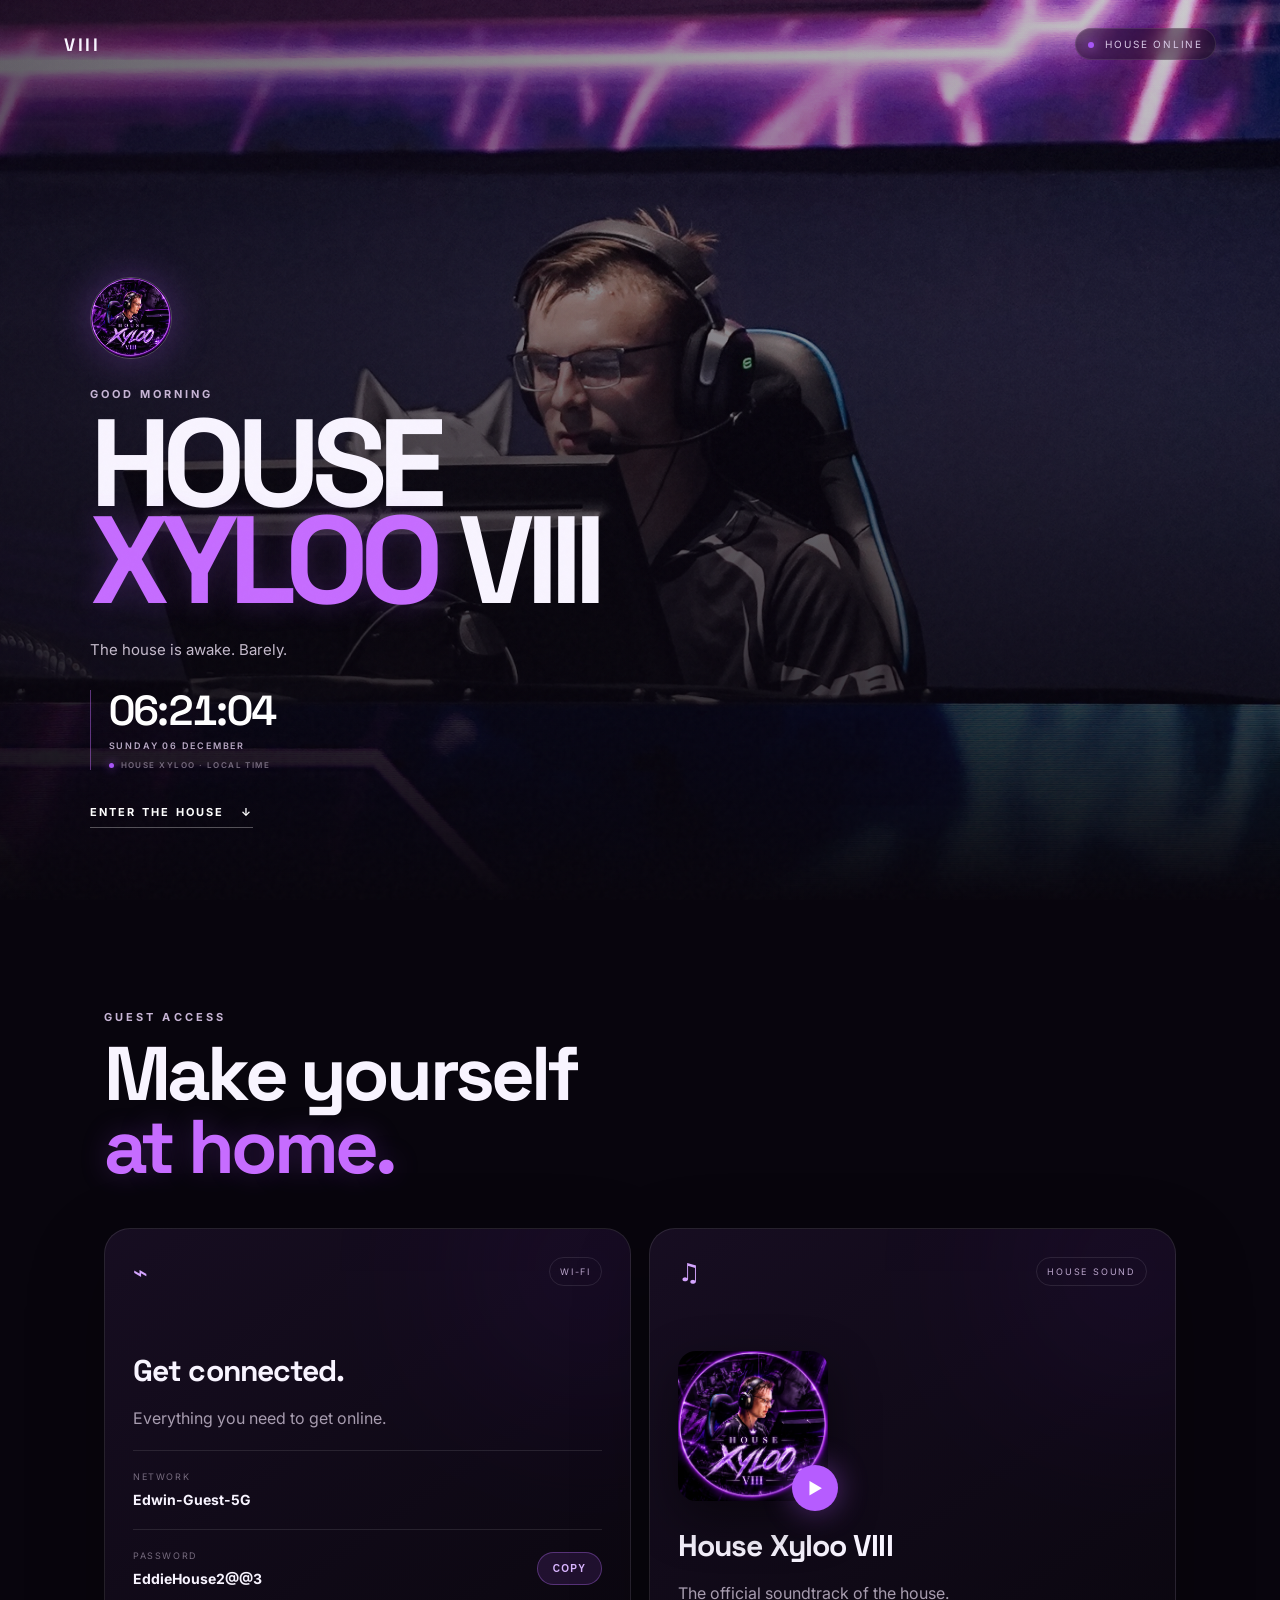
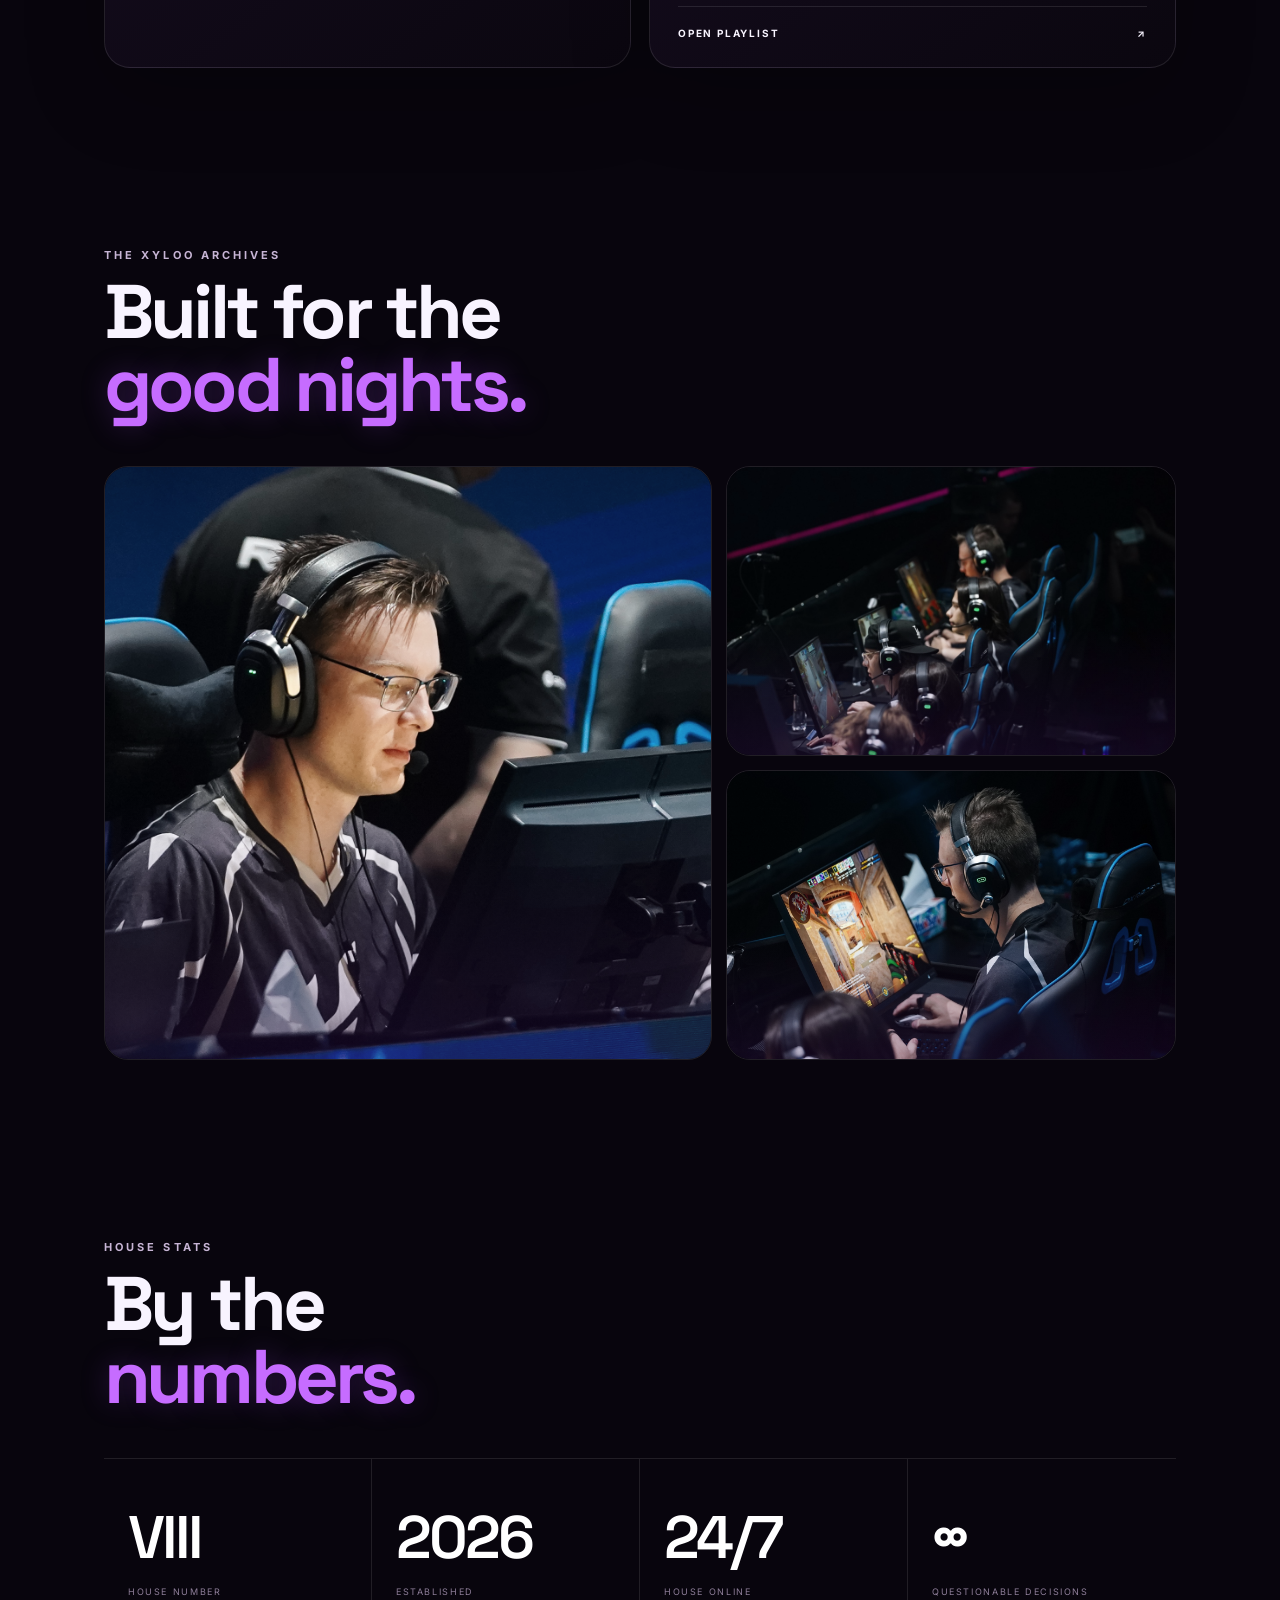
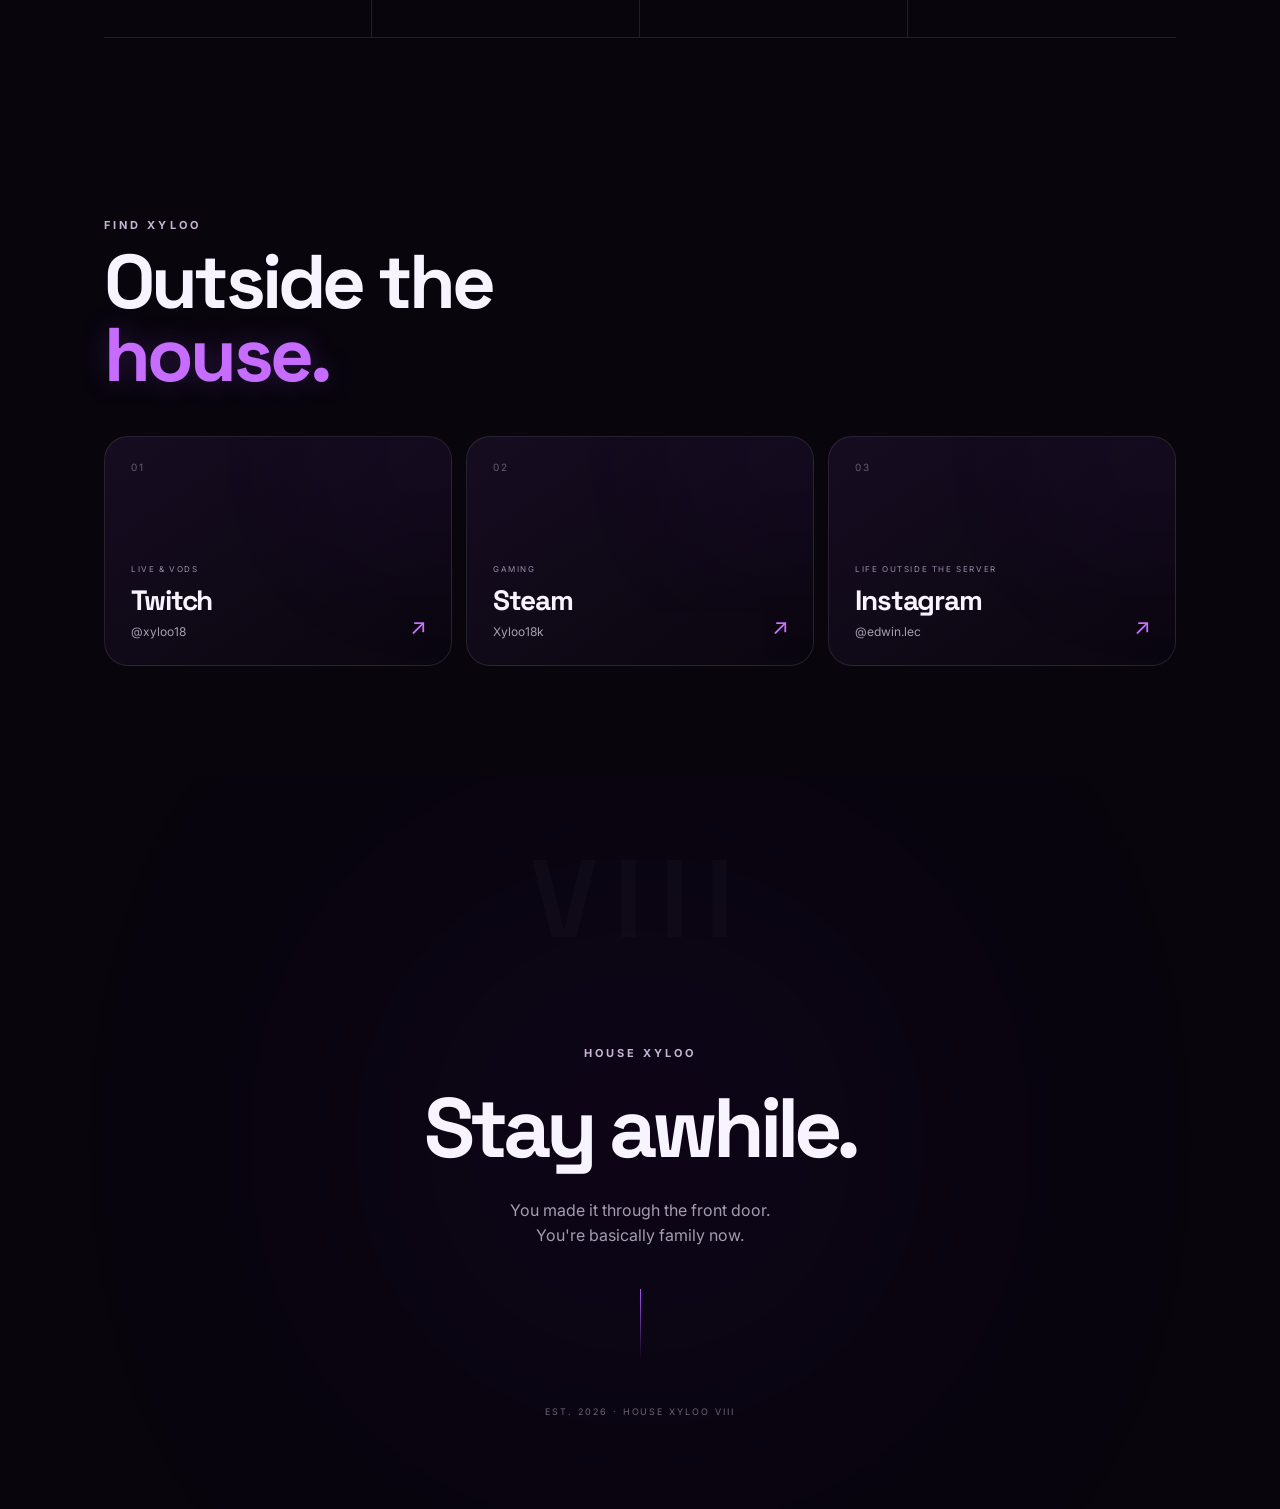
==== index.html @ 7165d016 "FIrst draft" ====
<!doctype html>
<html lang="en">

<head>
  <meta charset="utf-8" />

  <meta
    name="viewport"
    content="width=device-width, initial-scale=1, viewport-fit=cover"
  />

  <meta
    name="theme-color"
    content="#08050d"
  />

  <meta
    name="description"
    content="Welcome to House Xyloo VIII."
  />

  <title>House Xyloo VIII</title>

  <link
    rel="preconnect"
    href="https://fonts.googleapis.com"
  >

  <link
    rel="preconnect"
    href="https://fonts.gstatic.com"
    crossorigin
  >

  <link
    href="https://fonts.googleapis.com/css2?family=Inter:wght@400;500;600;700&family=Space+Grotesk:wght@500;600;700&display=swap"
    rel="stylesheet"
  >

  <link
    rel="stylesheet"
    href="style.css"
  />

</head>


<body>

  <!-- ========================================
       INTRO ANIMATION
  ========================================= -->

  <div
    class="house-intro"
    id="houseIntro"
  >

    <div class="intro-glow"></div>

    <div class="intro-inner">

      <div class="intro-roman">
        VIII
      </div>

      <div class="intro-line"></div>

      <div class="intro-name">
        HOUSE XYLOO
      </div>

    </div>

  </div>


  <!-- SITE NOISE OVERLAY -->

  <div class="noise"></div>


  <main>


    <!-- ========================================
         HERO
    ========================================= -->

    <section class="hero">

      <img
        class="hero-bg"
        src="assets/xyloo-stage.jpg"
        alt=""
      />

      <div class="hero-shade"></div>


      <nav>

        <div class="mark">
          VIII
        </div>

        <div class="status">

          <span></span>

          HOUSE ONLINE

        </div>

      </nav>


      <div class="hero-content">

        <img
          class="crest"
          src="assets/house-xyloo-cover.png"
          alt="House Xyloo VIII"
        />


        <!-- THIS CHANGES WITH THE TIME -->

        <p
          class="eyebrow"
          id="timeEyebrow"
        >
          WELCOME TO
        </p>


        <h1>

          HOUSE<br>

          <em>XYLOO</em> VIII

        </h1>


        <!-- THIS ALSO CHANGES WITH THE TIME -->

        <p class="intro">

  <span id="timeGreeting">
    Good music. Good people. Questionable sleep schedules.
  </span>

</p>


<!-- HOUSE LOCAL TIME -->

<div class="house-clock">

  <div
    class="clock-time"
    id="houseTime"
  >
    00:00:00
  </div>

  <div
    class="clock-date"
    id="houseDate"
  >
    LOADING HOUSE TIME
  </div>

  <div class="clock-location">

    <span class="clock-dot"></span>

    HOUSE XYLOO · LOCAL TIME

  </div>

</div>


<a
  class="scroll"
  href="#guest"
>

          ENTER THE HOUSE

          <span>↓</span>

        </a>

      </div>

    </section>



    <!-- ========================================
         GUEST ACCESS
    ========================================= -->

    <section
      id="guest"
      class="section guest"
    >

      <div class="section-heading">

        <p class="eyebrow">
          GUEST ACCESS
        </p>

        <h2>

          Make yourself<br>

          <em>at home.</em>

        </h2>

      </div>



      <div class="cards">


        <!-- WIFI -->

        <article class="card wifi-card">

          <div class="card-top">

            <span class="icon">
              ⌁
            </span>

            <span class="pill">
              WI-FI
            </span>

          </div>


          <h3>
            Get connected.
          </h3>


          <p class="muted">
            Everything you need to get online.
          </p>


          <div class="wifi-row">

            <div>

              <small>
                NETWORK
              </small>

              <strong id="wifiName">
                Edwin-Guest-5G
              </strong>

            </div>

          </div>


          <div class="wifi-row">

            <div>

              <small>
                PASSWORD
              </small>

              <strong id="wifiPassword">
                EddieHouse2@@3
              </strong>

            </div>


            <button
              onclick="copyWifi()"
              id="copyBtn"
            >
              COPY
            </button>

          </div>

        </article>



        <!-- PLAYLIST -->

        <a
          class="card playlist-card"
          id="playlistLink"
          href="https://music.apple.com/za/playlist/house-xyloo-viii-playlist/pl.u-LdbqEgdF2LjmGgJ"
          target="_blank"
          rel="noopener"
        >

          <div class="card-top">

            <span class="icon">
              ♫
            </span>

            <span class="pill">
              HOUSE SOUND
            </span>

          </div>


          <div class="album-wrap">

            <img
              src="assets/house-xyloo-cover.png"
              alt="House Xyloo VIII playlist cover"
            />

            <span class="play">
              ▶
            </span>

          </div>


          <h3>
            House Xyloo VIII
          </h3>


          <p class="muted">
            The official soundtrack of the house.
          </p>


          <div class="open">

            OPEN PLAYLIST

            <span>↗</span>

          </div>

        </a>

      </div>

    </section>



    <!-- ========================================
         XYLOO ARCHIVES
    ========================================= -->

    <section class="section gallery-section">

      <div class="section-heading">

        <p class="eyebrow">
          THE XYLOO ARCHIVES
        </p>

        <h2>

          Built for the<br>

          <em>good nights.</em>

        </h2>

      </div>


      <div class="gallery">

  <figure
    class="photo tall"
    onclick="openArchive(0)"
  >

    <img
      src="assets/xyloo-main.jpg"
      alt="Xyloo at a gaming event"
    />

    <div class="photo-hover">
      <span>VIEW PHOTO</span>
      <span>↗</span>
    </div>

  </figure>


  <figure
    class="photo"
    onclick="openArchive(1)"
  >

    <img
      src="assets/xyloo-team.jpg"
      alt="Gaming team at an event"
    />

    <div class="photo-hover">
      <span>VIEW PHOTO</span>
      <span>↗</span>
    </div>

  </figure>


  <figure
    class="photo"
    onclick="openArchive(2)"
  >

    <img
      src="assets/xyloo-play.jpg"
      alt="Xyloo gaming"
    />

    <div class="photo-hover">
      <span>VIEW PHOTO</span>
      <span>↗</span>
    </div>

  </figure>

</div>

    </section>



    <!-- ========================================
         HOUSE STATS
    ========================================= -->

    <section class="section stats-section">

      <div class="section-heading">

        <p class="eyebrow">
          HOUSE STATS
        </p>

        <h2>

          By the<br>

          <em>numbers.</em>

        </h2>

      </div>


      <div class="stats-grid">


        <div class="stat">

          <span class="stat-number">
            VIII
          </span>

          <span class="stat-label">
            HOUSE NUMBER
          </span>

        </div>


        <div class="stat">

          <span class="stat-number">
            2026
          </span>

          <span class="stat-label">
            ESTABLISHED
          </span>

        </div>


        <div class="stat">

          <span class="stat-number">
            24/7
          </span>

          <span class="stat-label">
            HOUSE ONLINE
          </span>

        </div>


        <div class="stat">

          <span class="stat-number">
            ∞
          </span>

          <span class="stat-label">
            QUESTIONABLE DECISIONS
          </span>

        </div>


      </div>

    </section>



    <!-- ========================================
         SOCIALS
    ========================================= -->

    <section class="section socials-section">

      <div class="section-heading">

        <p class="eyebrow">
          FIND XYLOO
        </p>

        <h2>

          Outside the<br>

          <em>house.</em>

        </h2>

      </div>


      <div class="social-grid">


        <!-- TWITCH -->

        <a
          class="social-card"
          href="https://www.twitch.tv/xyloo18"
          target="_blank"
          rel="noopener"
        >

          <div class="social-number">
            01
          </div>


          <div>

            <small>
              LIVE &amp; VODS
            </small>

            <h3>
              Twitch
            </h3>

            <p>
              @xyloo18
            </p>

          </div>


          <span class="social-arrow">
            ↗
          </span>

        </a>



        <!-- STEAM -->

        <a
          class="social-card"
          href="https://steamcommunity.com/id/Xyloo18k/"
          target="_blank"
          rel="noopener"
        >

          <div class="social-number">
            02
          </div>


          <div>

            <small>
              GAMING
            </small>

            <h3>
              Steam
            </h3>

            <p>
              Xyloo18k
            </p>

          </div>


          <span class="social-arrow">
            ↗
          </span>

        </a>



        <!-- INSTAGRAM -->

        <a
          class="social-card"
          href="https://www.instagram.com/edwin.lec/"
          target="_blank"
          rel="noopener"
        >

          <div class="social-number">
            03
          </div>


          <div>

            <small>
              LIFE OUTSIDE THE SERVER
            </small>

            <h3>
              Instagram
            </h3>

            <p>
              @edwin.lec
            </p>

          </div>


          <span class="social-arrow">
            ↗
          </span>

        </a>

      </div>

    </section>



    <!-- ========================================
         CLOSING
    ========================================= -->

    <section class="closing">

      <div class="roman">
        VIII
      </div>


      <p class="eyebrow">
        HOUSE XYLOO
      </p>


      <h2>
        Stay awhile.
      </h2>


      <p class="muted">

        You made it through the front door.<br>

        You're basically family now.

      </p>


      <div class="line"></div>


      <small>
        EST. 2026 · HOUSE XYLOO VIII
      </small>

    </section>


  </main>

  <!-- ========================================
     FULLSCREEN ARCHIVE VIEWER
========================================= -->

<div
  class="archive-viewer"
  id="archiveViewer"
  aria-hidden="true"
>

  <!-- BLURRED BACKGROUND -->

  <div
    class="archive-backdrop"
    id="archiveBackdrop"
  ></div>


  <!-- TOP BAR -->

  <div class="archive-top">

    <div class="archive-counter">

      <span id="archiveCurrent">
        01
      </span>

      <span class="archive-divider">
        /
      </span>

      <span id="archiveTotal">
        03
      </span>

    </div>


    <button
      class="archive-close"
      onclick="closeArchive()"
      aria-label="Close photo"
    >
      ×
    </button>

  </div>


  <!-- PREVIOUS -->

  <button
    class="archive-arrow archive-prev"
    onclick="previousArchive()"
    aria-label="Previous photo"
  >
    ←
  </button>


  <!-- IMAGE -->

  <div class="archive-image-wrap">

    <img
      id="archiveImage"
      src=""
      alt=""
    />

  </div>


  <!-- NEXT -->

  <button
    class="archive-arrow archive-next"
    onclick="nextArchive()"
    aria-label="Next photo"
  >
    →
  </button>


  <!-- BOTTOM INFO -->

  <div class="archive-info">

    <p class="archive-label">
      HOUSE XYLOO VIII
    </p>

    <h3>
      THE XYLOO ARCHIVES
    </h3>

    <p id="archiveCaption">
      Built for the good nights.
    </p>

  </div>

</div>


  <!-- ========================================
       PASSWORD COPIED TOAST
  ========================================= -->

  <div
    class="toast"
    id="toast"
  >
    Password copied
  </div>



  <!-- ========================================
       JAVASCRIPT
  ========================================= -->

  <script>


    /* ========================================
       COPY WI-FI PASSWORD
    ========================================= */

    function copyWifi() {

      const value =
        document
          .getElementById('wifiPassword')
          .textContent
          .trim();


      navigator.clipboard
        .writeText(value)
        .then(() => {

          const toast =
            document.getElementById('toast');

          const btn =
            document.getElementById('copyBtn');


          toast.classList.add('show');

          btn.textContent = 'COPIED';


          setTimeout(() => {

            toast.classList.remove('show');

            btn.textContent = 'COPY';

          }, 1800);

        });

    }

    /* ========================================
   XYLOO ARCHIVE VIEWER
======================================== */

const archivePhotos = [

  {
    src: 'assets/xyloo-main.jpg',
    alt: 'Xyloo at a gaming event',
    caption: 'Built for the good nights.'
  },

  {
    src: 'assets/xyloo-team.jpg',
    alt: 'Gaming team at an event',
    caption: 'The team.'
  },

  {
    src: 'assets/xyloo-play.jpg',
    alt: 'Xyloo gaming',
    caption: 'Locked in.'
  }

];


let currentArchiveIndex = 0;

let archiveTouchStartX = 0;

let archiveTouchEndX = 0;



function openArchive(index) {

  currentArchiveIndex = index;

  updateArchive();


  const viewer =
    document.getElementById('archiveViewer');


  viewer.classList.add('active');

  viewer.setAttribute(
    'aria-hidden',
    'false'
  );


  document.body.classList.add(
    'archive-open'
  );

}



function closeArchive() {

  const viewer =
    document.getElementById('archiveViewer');


  viewer.classList.remove('active');

  viewer.setAttribute(
    'aria-hidden',
    'true'
  );


  document.body.classList.remove(
    'archive-open'
  );

}



function updateArchive() {

  const photo =
    archivePhotos[currentArchiveIndex];


  const image =
    document.getElementById('archiveImage');


  const backdrop =
    document.getElementById('archiveBackdrop');


  image.classList.remove(
    'archive-image-visible'
  );


  setTimeout(() => {

    image.src =
      photo.src;

    image.alt =
      photo.alt;


    document
      .getElementById('archiveCaption')
      .textContent =
      photo.caption;


    document
      .getElementById('archiveCurrent')
      .textContent =
      String(
        currentArchiveIndex + 1
      ).padStart(2, '0');


    document
      .getElementById('archiveTotal')
      .textContent =
      String(
        archivePhotos.length
      ).padStart(2, '0');


    backdrop.style.backgroundImage =
      `url("${photo.src}")`;


    image.classList.add(
      'archive-image-visible'
    );

  }, 120);

}



function nextArchive() {

  currentArchiveIndex =
    (
      currentArchiveIndex + 1
    ) % archivePhotos.length;


  updateArchive();

}



function previousArchive() {

  currentArchiveIndex =
    (
      currentArchiveIndex - 1 +
      archivePhotos.length
    ) % archivePhotos.length;


  updateArchive();

}



/* ========================================
   KEYBOARD CONTROLS
======================================== */

document.addEventListener(
  'keydown',
  function (event) {

    const viewer =
      document.getElementById(
        'archiveViewer'
      );


    if (
      !viewer.classList.contains('active')
    ) {
      return;
    }


    if (event.key === 'Escape') {

      closeArchive();

    }


    if (event.key === 'ArrowRight') {

      nextArchive();

    }


    if (event.key === 'ArrowLeft') {

      previousArchive();

    }

  }
);



/* ========================================
   MOBILE SWIPE
======================================== */

const archiveViewer =
  document.getElementById(
    'archiveViewer'
  );


archiveViewer.addEventListener(
  'touchstart',
  function (event) {

    archiveTouchStartX =
      event.changedTouches[0].screenX;

  },
  {
    passive: true
  }
);


archiveViewer.addEventListener(
  'touchend',
  function (event) {

    archiveTouchEndX =
      event.changedTouches[0].screenX;


    handleArchiveSwipe();

  },
  {
    passive: true
  }
);



function handleArchiveSwipe() {

  const difference =
    archiveTouchStartX -
    archiveTouchEndX;


  /*
    Ignore tiny movements
  */

  if (
    Math.abs(difference) < 50
  ) {
    return;
  }


  /*
    Swipe left
  */

  if (difference > 0) {

    nextArchive();

  }


  /*
    Swipe right
  */

  else {

    previousArchive();

  }

}



    /* ========================================
       TIME-AWARE GREETING
    ========================================= */

    function updateGreeting() {

      const hour =
  Number(
    new Intl.DateTimeFormat(
      'en-GB',
      {
        timeZone: 'Africa/Johannesburg',
        hour: '2-digit',
        hour12: false
      }
    ).format(new Date())
  );


      const eyebrow =
        document.getElementById('timeEyebrow');


      const greeting =
        document.getElementById('timeGreeting');



      /* MORNING
         05:00 - 11:59
      */

      if (hour >= 5 && hour < 12) {

        eyebrow.textContent =
          'GOOD MORNING';

        greeting.textContent =
          'The house is awake. Barely.';

      }


      /* AFTERNOON
         12:00 - 16:59
      */

      else if (hour >= 12 && hour < 17) {

        eyebrow.textContent =
          'GOOD AFTERNOON';

        greeting.textContent =
          'Welcome in. Make yourself at home.';

      }


      /* EVENING
         17:00 - 21:59
      */

      else if (hour >= 17 && hour < 22) {

        eyebrow.textContent =
          'GOOD EVENING';

        greeting.textContent =
          'Good music. Good people. The night starts here.';

      }


      /* AFTER HOURS
         22:00 - 04:59
      */

      else {

        eyebrow.textContent =
          'AFTER HOURS';

        greeting.textContent =
          "You're here late. We respect that.";

      }

    }

    /* ========================================
   HOUSE XYLOO TIME THEME
======================================== */

function updateHouseTheme() {

  const hour =
    Number(
      new Intl.DateTimeFormat(
        'en-GB',
        {
          timeZone: 'Africa/Johannesburg',
          hour: '2-digit',
          hour12: false
        }
      ).format(new Date())
    );


  document.body.classList.remove(
    'theme-morning',
    'theme-day',
    'theme-evening',
    'theme-after-hours'
  );


  /* MORNING
     05:00 - 11:59
  */

  if (hour >= 5 && hour < 12) {

    document.body.classList.add(
      'theme-morning'
    );

  }


  /* DAY
     12:00 - 16:59
  */

  else if (hour >= 12 && hour < 17) {

    document.body.classList.add(
      'theme-day'
    );

  }


  /* EVENING
     17:00 - 21:59
  */

  else if (hour >= 17 && hour < 22) {

    document.body.classList.add(
      'theme-evening'
    );

  }


  /* AFTER HOURS
     22:00 - 04:59
  */

  else {

    document.body.classList.add(
      'theme-after-hours'
    );

  }

}

    /* ========================================
   HOUSE XYLOO LIVE CLOCK
======================================== */

function updateHouseClock() {

  const now = new Date();


  /* TIME */

  const time =
    new Intl.DateTimeFormat(
      'en-GB',
      {
        timeZone: 'Africa/Johannesburg',
        hour: '2-digit',
        minute: '2-digit',
        second: '2-digit',
        hour12: false
      }
    ).format(now);


  /* DATE */

  const date =
    new Intl.DateTimeFormat(
      'en-GB',
      {
        timeZone: 'Africa/Johannesburg',
        weekday: 'long',
        day: '2-digit',
        month: 'long'
      }
    )
    .format(now)
    .toUpperCase();


  document
    .getElementById('houseTime')
    .textContent = time;


  document
    .getElementById('houseDate')
    .textContent = date;

}



    /* ========================================
       INTRO ANIMATION
    ========================================= */

    function runHouseIntro() {

      const intro =
        document.getElementById('houseIntro');


      setTimeout(() => {

        intro.classList.add('intro-exit');

      }, 1700);


      setTimeout(() => {

        intro.remove();

      }, 2600);

    }



    /* ========================================
       INITIALISE HOUSE
    ========================================= */

    updateGreeting();

updateHouseTheme();

updateHouseClock();


setInterval(
  updateHouseClock,
  1000
);


/*
  Recheck the theme every minute.

  This means somebody can literally
  have the website open when House Xyloo
  enters After Hours mode.
*/

setInterval(
  () => {

    updateGreeting();

    updateHouseTheme();

  },
  60000
);


runHouseIntro();


  </script>


</body>

</html>
---- style.css ----
/* ========================================
   HOUSE XYLOO VIII
======================================== */

:root {
  --bg: #08050d;
  --panel: #100a18;
  --panel2: #160c22;

  --text: #f8f4ff;
  --muted: #a79caf;

  --purple: #a855f7;
  --purple2: #d946ef;

  --line: rgba(255, 255, 255, 0.10);

    /* Dynamic House Theme */

  --house-glow:
    rgba(168, 85, 247, 0.14);

  --house-secondary-glow:
    rgba(217, 70, 239, 0.08);

  --hero-brightness: 1;

  --hero-saturation: 0.8;

  --hero-overlay-top:
    rgba(7, 3, 12, 0.30);

  --hero-overlay-middle:
    rgba(8, 5, 13, 0.42);

  --house-accent:
    #a855f7;

  --house-accent-bright:
    #d946ef;
}

/* ========================================
   HOUSE TIME THEMES
======================================== */


/* ========================================
   MORNING
======================================== */

body.theme-morning {

  --house-glow:
    rgba(190, 120, 255, 0.18);

  --house-secondary-glow:
    rgba(150, 105, 255, 0.10);

  --hero-brightness:
    1.08;

  --hero-saturation:
    0.72;

  --hero-overlay-top:
    rgba(15, 8, 22, 0.18);

  --hero-overlay-middle:
    rgba(10, 6, 17, 0.30);

}



/* ========================================
   DAY
======================================== */

body.theme-day {

  --house-glow:
    rgba(168, 85, 247, 0.14);

  --house-secondary-glow:
    rgba(217, 70, 239, 0.08);

  --hero-brightness:
    1;

  --hero-saturation:
    0.8;

  --hero-overlay-top:
    rgba(7, 3, 12, 0.30);

  --hero-overlay-middle:
    rgba(8, 5, 13, 0.42);

}



/* ========================================
   EVENING
======================================== */

body.theme-evening {

  --house-glow:
    rgba(182, 80, 255, 0.22);

  --house-secondary-glow:
    rgba(225, 70, 255, 0.12);

  --hero-brightness:
    0.88;

  --hero-saturation:
    0.95;

  --hero-overlay-top:
    rgba(9, 3, 15, 0.38);

  --hero-overlay-middle:
    rgba(8, 3, 14, 0.52);

}



/* ========================================
   AFTER HOURS
======================================== */

body.theme-after-hours {

  --bg:
    #040206;

  --panel:
    #0b0610;

  --panel2:
    #100718;

  --house-glow:
    rgba(153, 45, 255, 0.26);

  --house-secondary-glow:
    rgba(217, 70, 239, 0.14);

  --hero-brightness:
    0.62;

  --hero-saturation:
    1.05;

  --hero-overlay-top:
    rgba(4, 1, 7, 0.48);

  --hero-overlay-middle:
    rgba(5, 2, 8, 0.65);

  --house-accent:
    #a63cff;

  --house-accent-bright:
    #e04cff;

}


/* ========================================
   BASE
======================================== */

* {
  box-sizing: border-box;
}

html {
  scroll-behavior: smooth;
}

body {
  margin: 0;

  background: var(--bg);

  color: var(--text);

  font-family:
    Inter,
    system-ui,
    sans-serif;

  overflow-x: hidden;
}


body::before {
  content: "";

  position: fixed;

  inset: 0;

  pointer-events: none;

  z-index: -1;

  background:
    radial-gradient(
      circle at 75% 20%,
      var(--house-glow),
      transparent 28%
    ),
    radial-gradient(
      circle at 10% 70%,
      var(--house-secondary-glow),
      transparent 24%
    );

  transition:
    background 1.8s ease;
}


/* ========================================
   NOISE
======================================== */

.noise {
  position: fixed;

  inset: 0;

  pointer-events: none;

  opacity: 0.03;

  z-index: 20;

  background-image:
    url("data:image/svg+xml,%3Csvg viewBox='0 0 180 180' xmlns='http://www.w3.org/2000/svg'%3E%3Cfilter id='n'%3E%3CfeTurbulence type='fractalNoise' baseFrequency='.9' numOctaves='3' stitchTiles='stitch'/%3E%3C/filter%3E%3Crect width='100%25' height='100%25' filter='url(%23n)' opacity='.7'/%3E%3C/svg%3E");
}



/* ========================================
   INTRO ANIMATION
======================================== */

.house-intro {
  position: fixed;

  inset: 0;

  z-index: 9999;

  display: flex;

  align-items: center;

  justify-content: center;

  background: #050308;

  overflow: hidden;
}


.intro-inner {
  position: relative;

  z-index: 2;

  text-align: center;
}


.intro-roman {
  font-family:
    "Space Grotesk",
    sans-serif;

  font-size:
    clamp(70px, 14vw, 150px);

  font-weight: 700;

  letter-spacing: -0.08em;

  color: #ffffff;

  opacity: 0;

  transform: scale(0.85);

  animation:
    introRoman 0.8s ease forwards;
}


.intro-line {
  width: 0;

  height: 1px;

  margin: 18px auto;

  background:
    linear-gradient(
      90deg,
      transparent,
      #a855f7,
      transparent
    );

  animation:
    introLine 0.7s ease 0.45s forwards;
}


.intro-name {
  font-family:
    "Space Grotesk",
    sans-serif;

  font-size: 11px;

  font-weight: 600;

  letter-spacing: 0.45em;

  color: #b89acb;

  opacity: 0;

  transform: translateY(8px);

  animation:
    introName 0.6s ease 0.65s forwards;
}


.intro-glow {
  position: absolute;

  width: 400px;

  height: 400px;

  border-radius: 50%;

  background: #8b2cf5;

  filter: blur(140px);

  opacity: 0;

  animation:
    introGlow 1.5s ease forwards;
}


.house-intro.intro-exit {
  animation:
    introExit 0.8s ease forwards;
}



/* ========================================
   INTRO KEYFRAMES
======================================== */

@keyframes introRoman {

  from {
    opacity: 0;

    transform:
      scale(0.85);

    filter:
      blur(10px);
  }

  to {
    opacity: 1;

    transform:
      scale(1);

    filter:
      blur(0);
  }

}


@keyframes introLine {

  from {
    width: 0;
  }

  to {
    width: 130px;
  }

}


@keyframes introName {

  from {
    opacity: 0;

    transform:
      translateY(8px);
  }

  to {
    opacity: 1;

    transform:
      translateY(0);
  }

}


@keyframes introGlow {

  0% {
    opacity: 0;

    transform:
      scale(0.6);
  }

  50% {
    opacity: 0.25;
  }

  100% {
    opacity: 0.12;

    transform:
      scale(1.2);
  }

}


@keyframes introExit {

  from {
    opacity: 1;
  }

  to {
    opacity: 0;

    visibility: hidden;
  }

}



/* ========================================
   HERO
======================================== */

.hero {
  height: 100svh;

  min-height: 680px;

  position: relative;

  display: flex;

  align-items: flex-end;

  overflow: hidden;
}


.hero-bg {
  position: absolute;

  inset: 0;

  width: 100%;

  height: 100%;

  object-fit: cover;

  object-position: center 30%;

  filter:
  brightness(
    var(--hero-brightness)
  )
  saturate(
    var(--hero-saturation)
  )
  contrast(1.08);

transition:
  filter 1.8s ease;
}


.hero-shade {
  position: absolute;

  inset: 0;

  background:
    linear-gradient(
      180deg,
      var(--hero-overlay-top) 0%,
      var(--hero-overlay-middle) 35%,
      var(--bg) 100%
    ),
    linear-gradient(
      90deg,
      rgba(10, 4, 16, 0.55),
      transparent
    );

  transition:
    background 1.8s ease;
}



/* ========================================
   NAV
======================================== */

nav {
  position: absolute;

  top: 0;

  left: 0;

  right: 0;

  padding:
    28px
    clamp(22px, 5vw, 70px);

  display: flex;

  justify-content:
    space-between;

  align-items: center;

  z-index: 2;
}


.mark {
  font-family:
    "Space Grotesk";

  font-weight: 700;

  letter-spacing: 0.15em;

  font-size: 18px;
}


.status {
  font-size: 10px;

  letter-spacing: 0.18em;

  color: #d9c9e7;

  border:
    1px solid
    var(--line);

  padding:
    9px 12px;

  border-radius: 999px;

  background:
    rgba(8, 5, 13, 0.4);

  backdrop-filter:
    blur(10px);
}


.status span {
  display:
    inline-block;

  width: 6px;

  height: 6px;

  border-radius: 50%;

  background:
    #a855f7;

  margin-right: 7px;

  box-shadow:
    0 0 12px
    #a855f7;
}



/* ========================================
   HERO CONTENT
======================================== */

.hero-content {
  position: relative;

  z-index: 2;

  padding:
    0
    clamp(22px, 7vw, 100px)
    8vh;

  width:
    min(900px, 100%);
}


.crest {
  width: 82px;

  height: 82px;

  object-fit: cover;

  border-radius: 50%;

  border:
    1px solid
    rgba(255, 255, 255, 0.25);

  box-shadow:
    0 0 40px
    rgba(168, 85, 247, 0.3);

  margin-bottom: 24px;
}


.eyebrow {
  font-size: 11px;

  letter-spacing: 0.28em;

  font-weight: 700;

  color: #c7b5d5;

  margin:
    0 0 14px;
}


h1,
h2,
h3 {
  font-family:
    "Space Grotesk",
    sans-serif;

  margin: 0;
}


h1 {
  font-size:
    clamp(56px, 12vw, 124px);

  line-height: 0.78;

  letter-spacing: -0.07em;

  text-transform: uppercase;
}


h1 em,
h2 em {
  font-style: normal;

  color: #c66cff;

  text-shadow:
    0 0 28px
    rgba(168, 85, 247, 0.25);
}


.intro {
  max-width: 460px;

  color: #c4bacb;

  font-size: 15px;

  line-height: 1.7;

  margin:
    28px 0;
}

/* ========================================
   HOUSE LIVE CLOCK
======================================== */

.house-clock {
  margin:
    0 0 30px;

  padding-left: 18px;

  border-left:
    1px solid
    rgba(198, 108, 255, 0.45);
}


.clock-time {
  font-family:
    "Space Grotesk",
    sans-serif;

  font-size:
    clamp(28px, 4vw, 42px);

  font-weight: 600;

  letter-spacing:
    -0.04em;

  color: #ffffff;

  font-variant-numeric:
    tabular-nums;

  line-height: 1;
}


.clock-date {
  margin-top: 8px;

  font-size: 9px;

  font-weight: 600;

  letter-spacing:
    0.20em;

  color: #b8a8c4;
}


.clock-location {
  display: flex;

  align-items: center;

  gap: 7px;

  margin-top: 9px;

  font-size: 8px;

  font-weight: 600;

  letter-spacing:
    0.18em;

  color: #756a7d;
}


.clock-dot {
  width: 5px;

  height: 5px;

  border-radius: 50%;

  background:
    #a855f7;

  box-shadow:
    0 0 10px
    rgba(168, 85, 247, 0.9);
}


.scroll {
  display: inline-flex;

  gap: 16px;

  align-items: center;

  color: #fff;

  text-decoration: none;

  font-size: 11px;

  font-weight: 700;

  letter-spacing: 0.2em;

  border-bottom:
    1px solid
    rgba(255, 255, 255, 0.3);

  padding-bottom: 8px;
}



/* ========================================
   GENERAL SECTIONS
======================================== */

.section {
  max-width: 1120px;

  margin: auto;

  padding:
    110px 24px;
}


.section-heading {
  margin-bottom: 44px;
}


.section-heading h2 {
  font-size:
    clamp(42px, 8vw, 76px);

  line-height: 0.96;

  letter-spacing: -0.05em;
}



/* ========================================
   GUEST CARDS
======================================== */

.cards {
  display: grid;

  grid-template-columns:
    1fr 1fr;

  gap: 18px;
}


.card {
  min-height: 440px;

  border:
    1px solid
    var(--line);

  border-radius: 26px;

  padding: 28px;

  background:
    linear-gradient(
      145deg,
      rgba(24, 14, 35, 0.95),
      rgba(11, 7, 16, 0.95)
    );

  box-shadow:
    0 25px 80px
    rgba(0, 0, 0, 0.24);

  position: relative;

  overflow: hidden;
}


.card::before {
  content: "";

  position: absolute;

  width: 220px;

  height: 220px;

  border-radius: 50%;

  background: #8b2cf5;

  filter:
    blur(100px);

  opacity: 0.10;

  right: -70px;

  top: -70px;
}


.card-top {
  display: flex;

  justify-content:
    space-between;

  align-items: center;

  margin-bottom: 64px;
}


.icon {
  font-size: 25px;

  color: #d5a5ff;
}


.pill {
  font-size: 9px;

  letter-spacing: 0.2em;

  border:
    1px solid
    var(--line);

  border-radius: 999px;

  padding:
    8px 10px;

  color: #bcaac8;
}


.card h3 {
  font-size: 30px;

  letter-spacing: -0.03em;

  margin-bottom: 8px;
}


.muted {
  color:
    var(--muted);

  line-height: 1.6;
}



/* ========================================
   WIFI
======================================== */

.wifi-row {
  display: flex;

  justify-content:
    space-between;

  gap: 18px;

  align-items: center;

  padding:
    20px 0;

  border-top:
    1px solid
    var(--line);

  margin-top: 18px;
}


.wifi-row + .wifi-row {
  margin-top: 0;
}


.wifi-row small {
  display: block;

  color: #766b7e;

  font-size: 9px;

  letter-spacing: 0.18em;

  margin-bottom: 7px;
}


.wifi-row strong {
  font-size: 14px;

  word-break:
    break-all;
}


button {
  border:
    1px solid
    rgba(190, 113, 255, 0.35);

  background:
    rgba(168, 85, 247, 0.13);

  color: #d9b5ff;

  border-radius: 999px;

  padding:
    10px 15px;

  font-size: 10px;

  font-weight: 700;

  letter-spacing: 0.12em;

  cursor: pointer;
}



/* ========================================
   PLAYLIST
======================================== */

.playlist-card {
  text-decoration: none;

  color: inherit;
}


.album-wrap {
  width: 150px;

  height: 150px;

  position: relative;

  margin-bottom: 25px;
}


.album-wrap img {
  width: 100%;

  height: 100%;

  object-fit: cover;

  border-radius: 18px;

  box-shadow:
    0 18px 50px
    rgba(0, 0, 0, 0.45);
}


.play {
  position: absolute;

  right: -10px;

  bottom: -10px;

  width: 46px;

  height: 46px;

  display: grid;

  place-items: center;

  border-radius: 50%;

  background: #b65cff;

  color: white;

  box-shadow:
    0 0 30px
    rgba(182, 92, 255, 0.45);
}


.open {
  position: absolute;

  bottom: 28px;

  left: 28px;

  right: 28px;

  border-top:
    1px solid
    var(--line);

  padding-top: 20px;

  font-size: 10px;

  letter-spacing: 0.18em;

  font-weight: 700;

  display: flex;

  justify-content:
    space-between;
}



/* ========================================
   GALLERY
======================================== */

.gallery-section {
  padding-top: 70px;
}


.gallery {
  display: grid;

  grid-template-columns:
    1.15fr 0.85fr;

  grid-template-rows:
    290px 290px;

  gap: 14px;
}


.photo {
  margin: 0;

  border-radius: 24px;

  overflow: hidden;

  position: relative;

  border:
    1px solid
    var(--line);
}


.photo.tall {
  grid-row:
    1 / 3;
}


.photo img {
  width: 100%;

  height: 100%;

  object-fit: cover;

  transition:
    transform 0.6s ease,
    filter 0.6s ease;

  filter:
    saturate(0.78);
}


.photo:hover img {
  transform:
    scale(1.025);

  filter:
    saturate(1);
}


.photo::after {
  content: "";

  position: absolute;

  inset: 0;

  background:
    linear-gradient(
      180deg,
      transparent 55%,
      rgba(61, 17, 94, 0.25)
    );
}



/* ========================================
   HOUSE STATS
======================================== */

.stats-section {
  padding-top: 70px;
}


.stats-grid {
  display: grid;

  grid-template-columns:
    repeat(4, 1fr);

  border-top:
    1px solid
    var(--line);

  border-bottom:
    1px solid
    var(--line);
}


.stat {
  position: relative;

  display: flex;

  flex-direction: column;

  padding:
    40px 24px;

  border-right:
    1px solid
    var(--line);
}


.stat:last-child {
  border-right: none;
}


.stat-number {
  font-family:
    "Space Grotesk",
    sans-serif;

  font-size:
    clamp(34px, 5vw, 60px);

  font-weight: 600;

  letter-spacing: -0.05em;

  color: #ffffff;
}


.stat-label {
  margin-top: 10px;

  color: #8e7e99;

  font-size: 9px;

  letter-spacing: 0.18em;
}



/* ========================================
   SOCIALS
======================================== */

.socials-section {
  padding-top: 70px;
}


.social-grid {
  display: grid;

  grid-template-columns:
    repeat(3, 1fr);

  gap: 14px;
}


.social-card {
  min-height: 230px;

  text-decoration: none;

  color:
    var(--text);

  position: relative;

  display: flex;

  flex-direction: column;

  justify-content:
    flex-end;

  padding: 26px;

  border:
    1px solid
    var(--line);

  border-radius: 24px;

  overflow: hidden;

  background:
    linear-gradient(
      145deg,
      rgba(23, 13, 34, 0.96),
      rgba(10, 6, 15, 0.96)
    );

  transition:
    transform 0.25s ease,
    border-color 0.25s ease,
    background 0.25s ease;
}


.social-card::before {
  content: "";

  position: absolute;

  width: 180px;

  height: 180px;

  border-radius: 50%;

  background: #9d42f5;

  filter:
    blur(90px);

  opacity: 0.08;

  right: -70px;

  top: -70px;

  transition:
    opacity 0.25s ease;
}


.social-card:hover {
  transform:
    translateY(-4px);

  border-color:
    rgba(190, 113, 255, 0.35);
}


.social-card:hover::before {
  opacity: 0.18;
}


.social-number {
  position: absolute;

  top: 24px;

  left: 26px;

  color: #675b70;

  font-size: 10px;

  letter-spacing: 0.18em;
}


.social-card small {
  display: block;

  color: #9d8aa9;

  font-size: 8px;

  letter-spacing: 0.2em;

  margin-bottom: 8px;
}


.social-card h3 {
  font-size: 28px;

  letter-spacing: -0.04em;
}


.social-card p {
  margin:
    6px 0 0;

  color:
    var(--muted);

  font-size: 12px;
}


.social-arrow {
  position: absolute;

  right: 24px;

  bottom: 26px;

  font-size: 22px;

  color: #c875ff;
}



/* ========================================
   CLOSING
======================================== */

.closing {
  text-align: center;

  padding:
    130px 24px 90px;

  position: relative;

  overflow: hidden;
}


.closing::before {
  content: "";

  position: absolute;

  width: 450px;

  height: 450px;

  background: #7c22d8;

  border-radius: 50%;

  filter:
    blur(180px);

  opacity: 0.12;

  left: 50%;

  top: 50%;

  transform:
    translate(-50%, -50%);
}


.roman {
  font-family:
    "Space Grotesk";

  font-size: 110px;

  font-weight: 700;

  color:
    rgba(255, 255, 255, 0.025);

  position: absolute;

  left: 50%;

  top: 50%;

  transform:
    translate(-50%, -55%);

  letter-spacing: 0.15em;
}


.closing > * {
  position: relative;
}


.closing h2 {
  font-size:
    clamp(48px, 9vw, 84px);

  letter-spacing: -0.06em;
}


.line {
  width: 1px;

  height: 70px;

  background:
    linear-gradient(
      #a855f7,
      transparent
    );

  margin:
    40px auto;
}


.closing small {
  font-size: 9px;

  letter-spacing: 0.22em;

  color: #6f6477;
}



/* ========================================
   TOAST
======================================== */

.toast {
  position: fixed;

  left: 50%;

  bottom: 24px;

  transform:
    translate(-50%, 25px);

  opacity: 0;

  background: #f7efff;

  color: #12091a;

  padding:
    12px 18px;

  border-radius: 999px;

  font-size: 12px;

  font-weight: 700;

  transition: 0.25s;

  z-index: 50;
}


.toast.show {
  opacity: 1;

  transform:
    translate(-50%, 0);
}

/* ========================================
   ARCHIVE PHOTO HOVER
======================================== */

.photo {
  cursor: pointer;
}


.photo-hover {
  position: absolute;

  left: 18px;

  right: 18px;

  bottom: 18px;

  z-index: 3;

  display: flex;

  justify-content: space-between;

  align-items: center;

  padding:
    12px 15px;

  border:
    1px solid
    rgba(255, 255, 255, 0.12);

  border-radius: 999px;

  background:
    rgba(8, 5, 13, 0.55);

  backdrop-filter:
    blur(14px);

  -webkit-backdrop-filter:
    blur(14px);

  color: #ffffff;

  font-size: 9px;

  font-weight: 700;

  letter-spacing: 0.16em;

  opacity: 0;

  transform:
    translateY(8px);

  transition:
    opacity 0.3s ease,
    transform 0.3s ease;
}


.photo:hover .photo-hover {
  opacity: 1;

  transform:
    translateY(0);
}



/* ========================================
   FULLSCREEN ARCHIVE
======================================== */

body.archive-open {
  overflow: hidden;
}


.archive-viewer {
  position: fixed;

  inset: 0;

  z-index: 9000;

  display: flex;

  align-items: center;

  justify-content: center;

  background:
    rgba(5, 3, 8, 0.94);

  opacity: 0;

  visibility: hidden;

  pointer-events: none;

  transition:
    opacity 0.35s ease,
    visibility 0.35s ease;
}


.archive-viewer.active {
  opacity: 1;

  visibility: visible;

  pointer-events: auto;
}



/* ========================================
   BLURRED BACKGROUND
======================================== */

.archive-backdrop {
  position: absolute;

  inset: -50px;

  background-size: cover;

  background-position: center;

  filter:
    blur(70px)
    brightness(0.28)
    saturate(0.7);

  opacity: 0.5;

  transform:
    scale(1.1);

  transition:
    background-image 0.4s ease;
}


.archive-viewer::after {
  content: "";

  position: absolute;

  inset: 0;

  background:
    linear-gradient(
      180deg,
      rgba(5, 3, 8, 0.35),
      rgba(5, 3, 8, 0.15),
      rgba(5, 3, 8, 0.8)
    );

  pointer-events: none;
}



/* ========================================
   TOP BAR
======================================== */

.archive-top {
  position: absolute;

  top: 0;

  left: 0;

  right: 0;

  z-index: 4;

  display: flex;

  align-items: center;

  justify-content: space-between;

  padding:
    30px
    clamp(22px, 5vw, 70px);
}


.archive-counter {
  font-family:
    "Space Grotesk",
    sans-serif;

  font-size: 11px;

  font-weight: 600;

  letter-spacing: 0.20em;

  color: #ffffff;
}


.archive-divider {
  margin:
    0 7px;

  color: #675b70;
}


.archive-close {
  width: 46px;

  height: 46px;

  padding: 0;

  display: grid;

  place-items: center;

  border:
    1px solid
    rgba(255, 255, 255, 0.15);

  border-radius: 50%;

  background:
    rgba(255, 255, 255, 0.05);

  color: #ffffff;

  font-family: Inter, sans-serif;

  font-size: 27px;

  font-weight: 300;

  line-height: 1;

  letter-spacing: 0;

  backdrop-filter:
    blur(10px);

  transition:
    background 0.25s ease,
    transform 0.25s ease;
}


.archive-close:hover {
  background:
    rgba(168, 85, 247, 0.18);

  transform:
    rotate(90deg);
}



/* ========================================
   ARCHIVE IMAGE
======================================== */

.archive-image-wrap {
  position: relative;

  z-index: 2;

  width:
    min(76vw, 1100px);

  height:
    min(70vh, 760px);

  display: flex;

  align-items: center;

  justify-content: center;
}


.archive-image-wrap img {
  display: block;

  max-width: 100%;

  max-height: 100%;

  width: auto;

  height: auto;

  object-fit: contain;

  border-radius: 12px;

  box-shadow:
    0 35px 100px
    rgba(0, 0, 0, 0.55);

  opacity: 0;

  transform:
    scale(0.985);

  transition:
    opacity 0.25s ease,
    transform 0.35s ease;
}


.archive-image-wrap img.archive-image-visible {
  opacity: 1;

  transform:
    scale(1);
}



/* ========================================
   ARCHIVE ARROWS
======================================== */

.archive-arrow {
  position: absolute;

  top: 50%;

  z-index: 5;

  width: 54px;

  height: 54px;

  padding: 0;

  display: grid;

  place-items: center;

  transform:
    translateY(-50%);

  border:
    1px solid
    rgba(255, 255, 255, 0.13);

  border-radius: 50%;

  background:
    rgba(8, 5, 13, 0.45);

  color: #ffffff;

  font-size: 20px;

  backdrop-filter:
    blur(12px);

  transition:
    background 0.25s ease,
    border-color 0.25s ease;
}


.archive-arrow:hover {
  background:
    rgba(168, 85, 247, 0.18);

  border-color:
    rgba(198, 108, 255, 0.4);
}


.archive-prev {
  left:
    clamp(18px, 4vw, 60px);
}


.archive-next {
  right:
    clamp(18px, 4vw, 60px);
}



/* ========================================
   ARCHIVE INFO
======================================== */

.archive-info {
  position: absolute;

  z-index: 4;

  left: 50%;

  bottom: 30px;

  transform:
    translateX(-50%);

  width:
    min(600px, calc(100% - 40px));

  text-align: center;
}


.archive-label {
  margin:
    0 0 7px;

  color: #c875ff;

  font-size: 8px;

  font-weight: 700;

  letter-spacing: 0.25em;
}


.archive-info h3 {
  font-size: 17px;

  letter-spacing: 0.04em;
}


.archive-info > p:last-child {
  margin:
    6px 0 0;

  color: #9f93a7;

  font-size: 11px;
}

/* ========================================
   MOBILE
======================================== */

@media (max-width: 720px) {

  .photo-hover {
  opacity: 1;

  transform: none;
}


.archive-image-wrap {
  width:
    calc(100vw - 32px);

  height:
    65vh;
}


.archive-arrow {
  width: 44px;

  height: 44px;

  top: auto;

  bottom: 95px;
}


.archive-prev {
  left: 20px;
}


.archive-next {
  right: 20px;
}


.archive-top {
  padding:
    20px 18px;
}


.archive-info {
  bottom: 34px;
}

  .hero {
    min-height: 720px;
  }


  .hero-bg {
    object-position:
      58% center;
  }


  .hero-content {
    padding-bottom:
      7vh;
  }


  .crest {
    width: 68px;

    height: 68px;
  }


  h1 {
    font-size: 60px;
  }


  nav {
    padding:
      22px 18px;
  }


  .section {
    padding:
      82px 18px;
  }


  /* Guest cards */

  .cards {
    grid-template-columns:
      1fr;
  }


  .card {
    min-height: 410px;
  }


  /* Gallery */

  .gallery {
    grid-template-columns:
      1fr;

    grid-template-rows:
      440px
      230px
      230px;
  }


  .photo.tall {
    grid-row:
      auto;
  }


  /* House Stats */

  .stats-grid {
    grid-template-columns:
      repeat(2, 1fr);
  }


  .stat {
    padding:
      28px 18px;
  }


  .stat:nth-child(2) {
    border-right:
      none;
  }


  .stat:nth-child(-n + 2) {
    border-bottom:
      1px solid
      var(--line);
  }


  /* Socials */

  .social-grid {
    grid-template-columns:
      1fr;
  }


  .social-card {
    min-height: 170px;
  }

}



/* ========================================
   REDUCED MOTION
======================================== */

@media (prefers-reduced-motion: reduce) {

  html {
    scroll-behavior: auto;
  }


  .intro-roman,
  .intro-line,
  .intro-name,
  .intro-glow,
  .house-intro.intro-exit {
    animation-duration:
      0.01ms !important;

    animation-delay:
      0ms !important;
  }


  .photo img,
  .social-card {
    transition: none;
  }

}

/* ========================================
   AFTER HOURS DETAILS
======================================== */

.theme-after-hours .status {
  border-color:
    rgba(190, 90, 255, 0.30);

  box-shadow:
    0 0 30px
    rgba(168, 85, 247, 0.08);
}


.theme-after-hours .status span {
  animation:
    afterHoursPulse
    2.2s
    ease-in-out
    infinite;
}


.theme-after-hours .clock-time {
  text-shadow:
    0 0 25px
    rgba(168, 85, 247, 0.28);
}


.theme-after-hours .crest {
  box-shadow:
    0 0 60px
    rgba(168, 85, 247, 0.38);
}


@keyframes afterHoursPulse {

  0%,
  100% {

    opacity: 0.55;

    box-shadow:
      0 0 8px
      #a855f7;

  }

  50% {

    opacity: 1;

    box-shadow:
      0 0 20px
      #d946ef;

  }

}
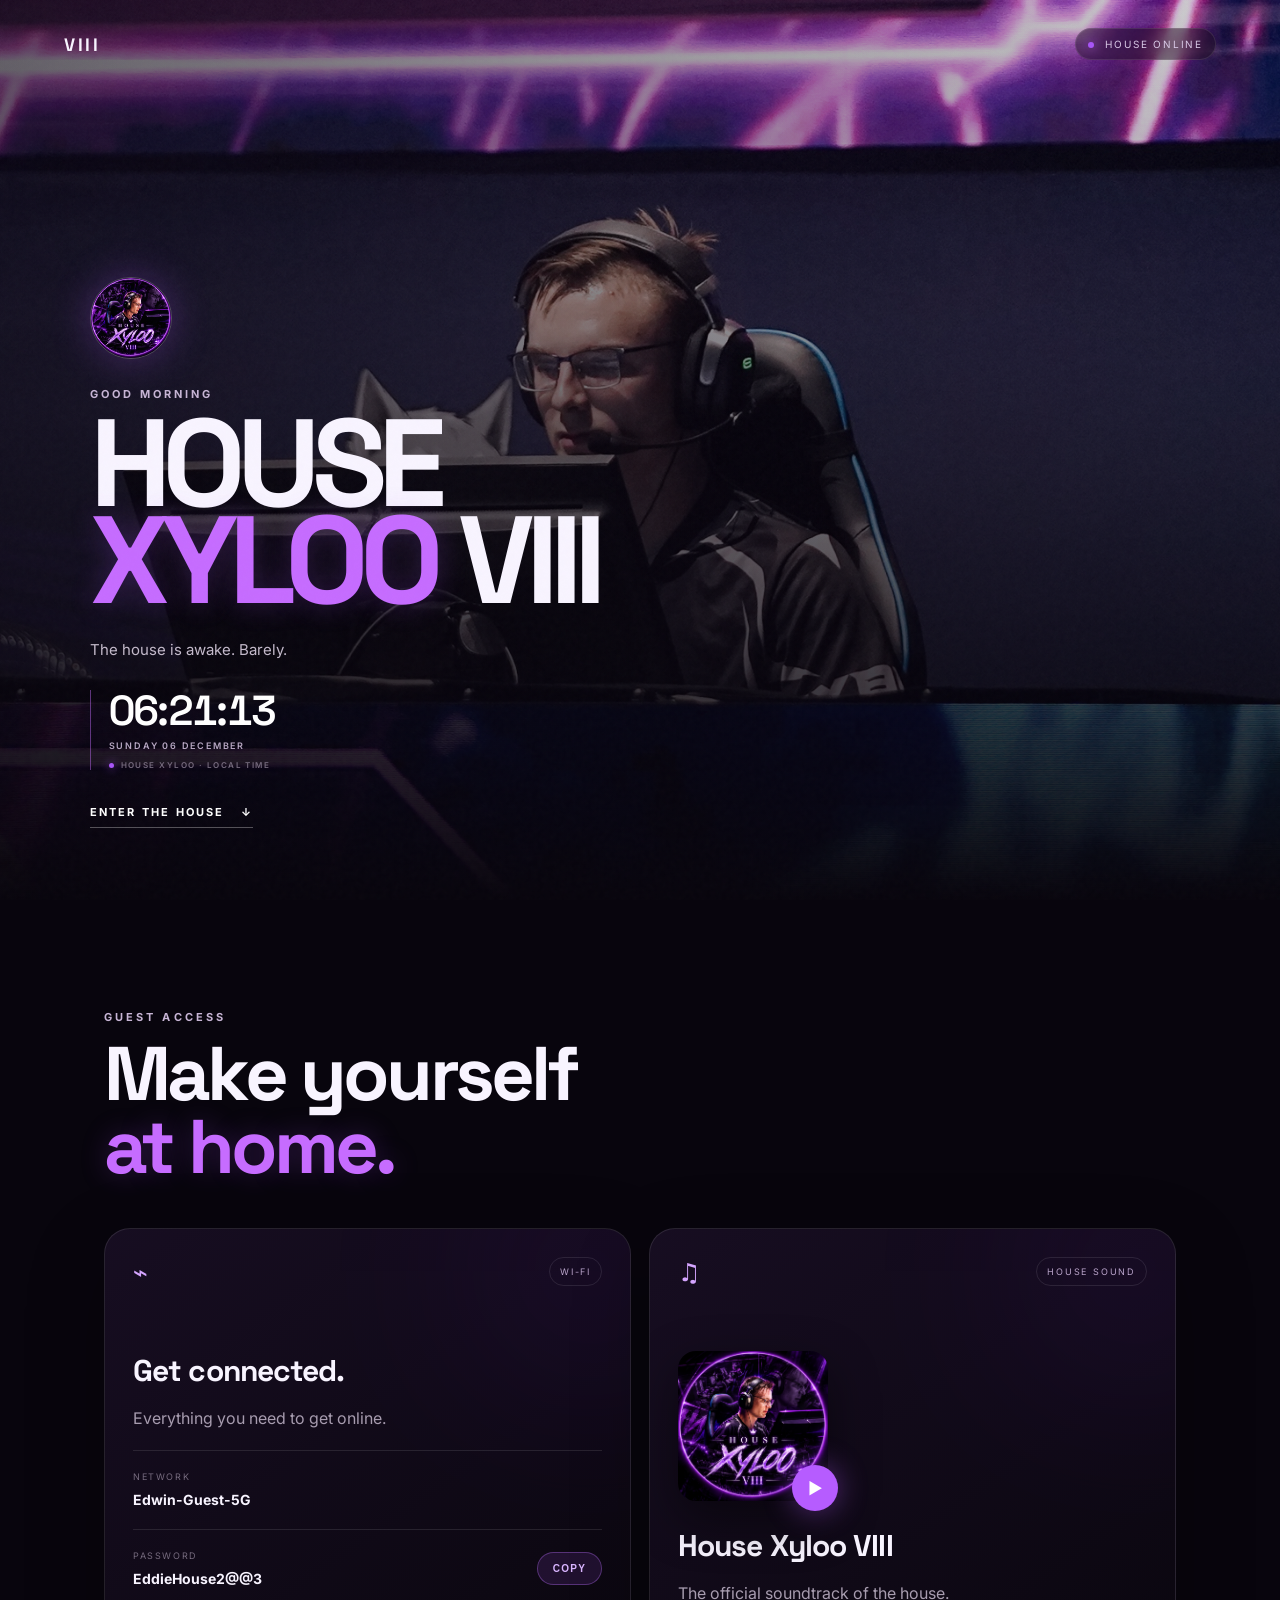
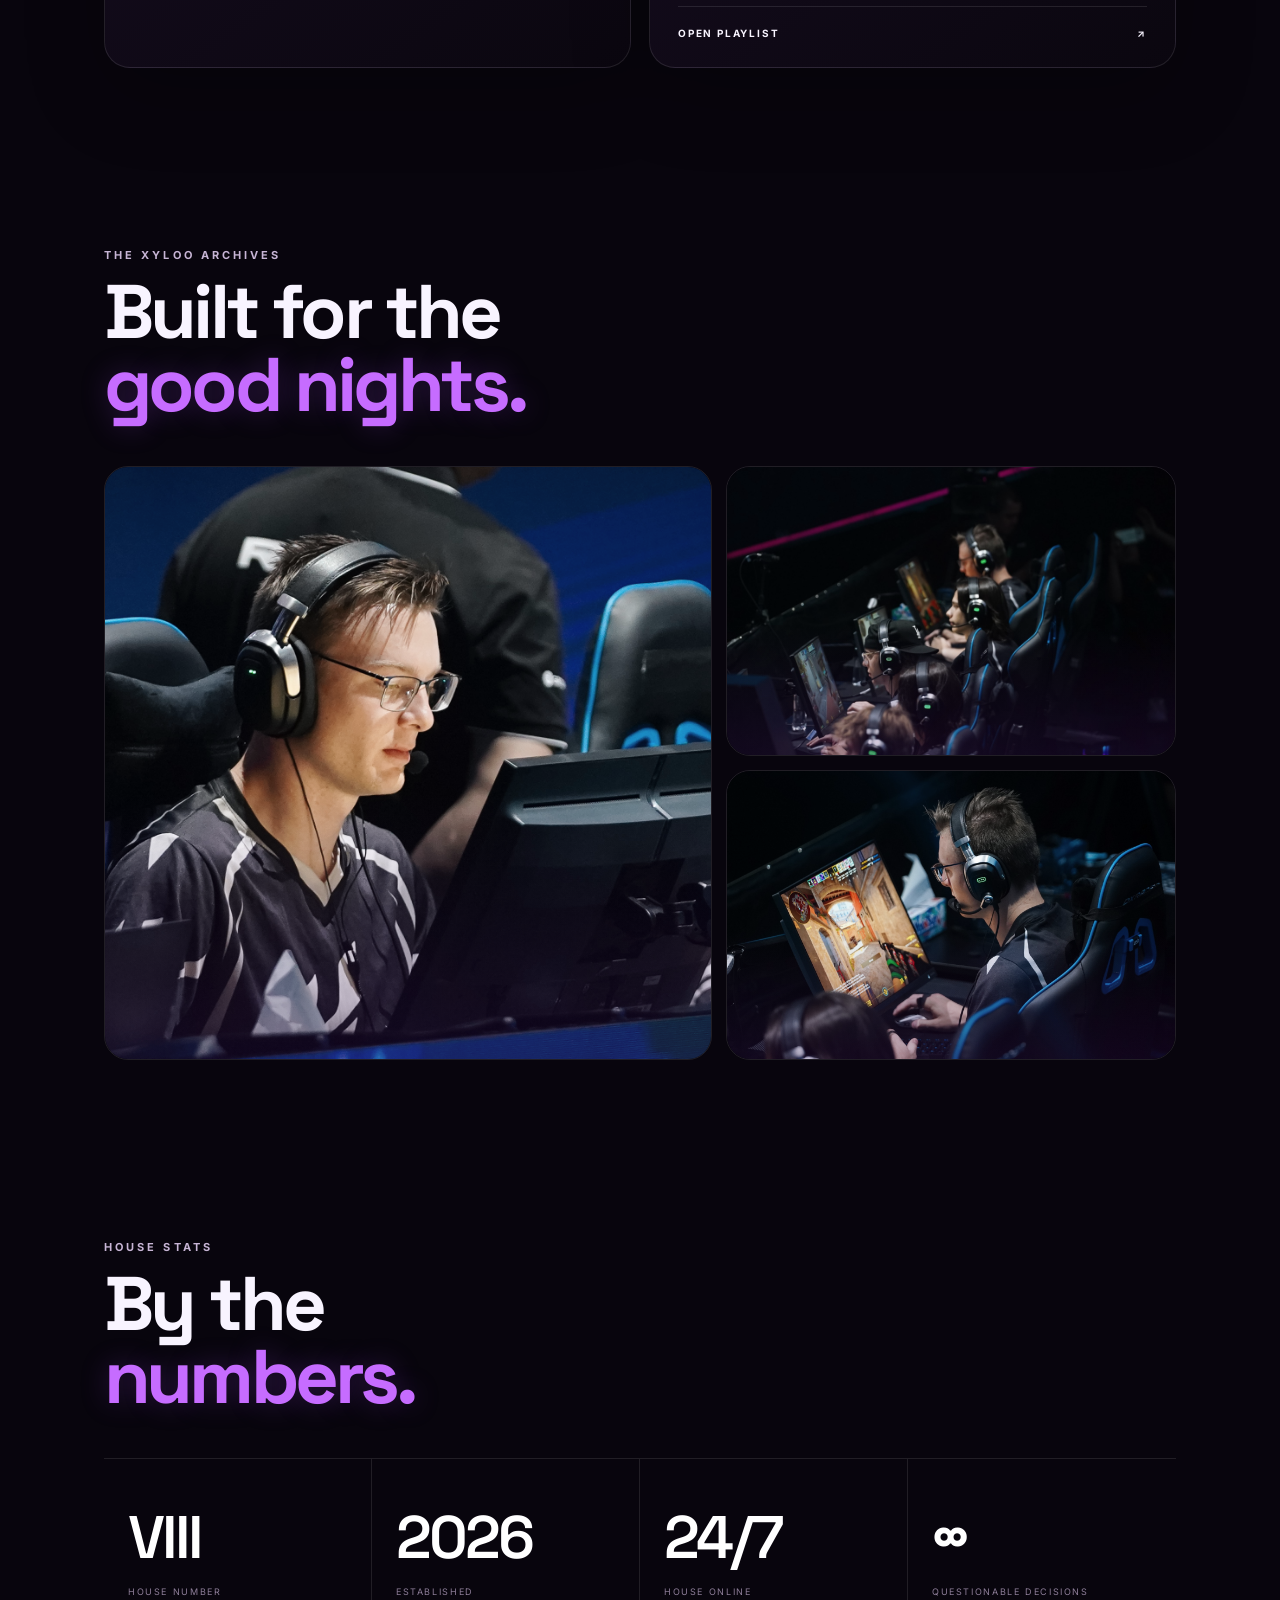
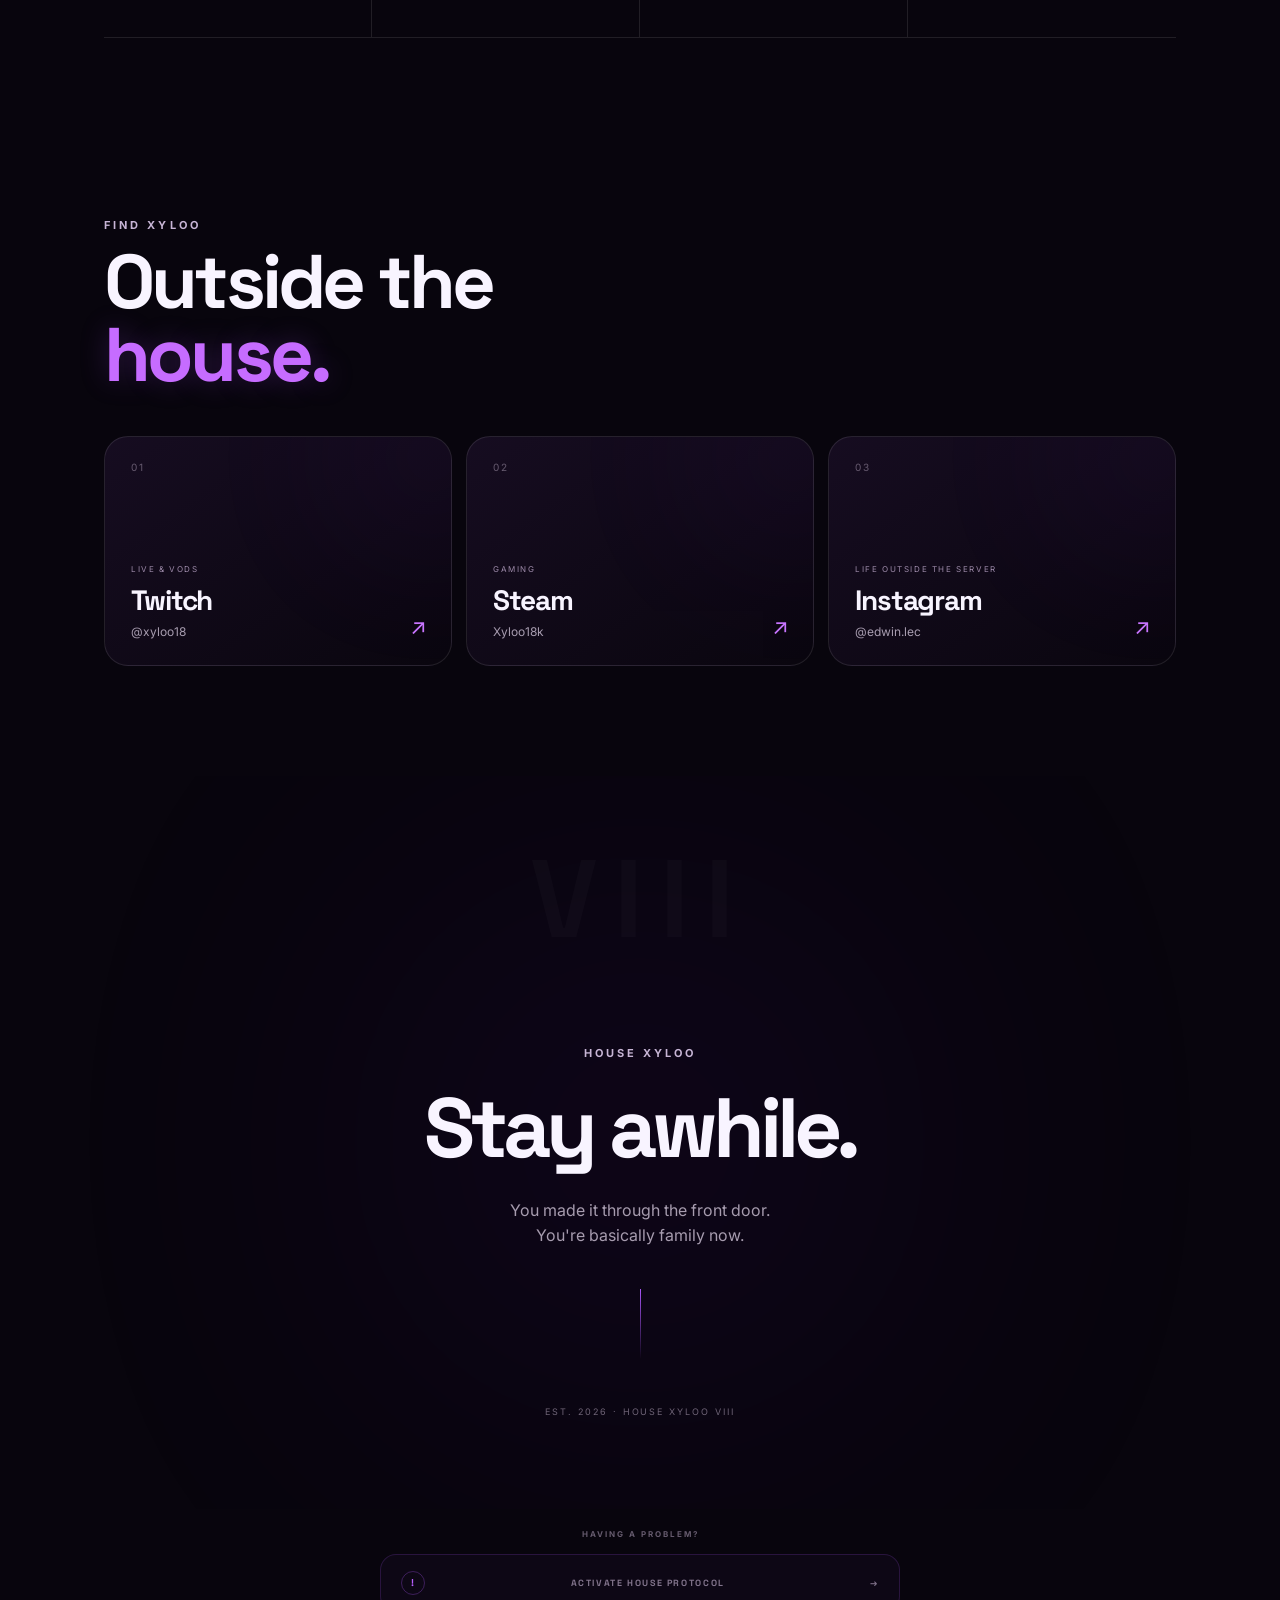
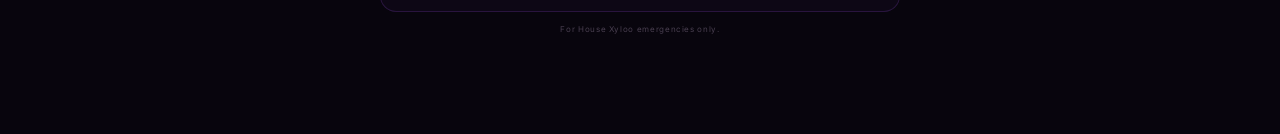
==== commit 4802b0e5: "Protocol added" ====
--- a/index.html
+++ b/index.html
@@ -719,8 +719,411 @@
 
     </section>
 
+    <!-- ========================================
+     HOUSE EMERGENCY PROTOCOL
+========================================= -->
+
+<section class="emergency-section">
+
+  <p class="emergency-small">
+    HAVING A PROBLEM?
+  </p>
+
+  <button
+    class="emergency-trigger"
+    onclick="openEmergency()"
+  >
+    <span class="emergency-trigger-icon">
+      !
+    </span>
+
+    ACTIVATE HOUSE PROTOCOL
+
+    <span>
+      →
+    </span>
+  </button>
+
+  <p class="emergency-warning">
+    For House Xyloo emergencies only.
+  </p>
+
+</section>
+
 
   </main>
+
+  <!-- ========================================
+     HOUSE XYLOO EMERGENCY PROTOCOL
+========================================= -->
+
+<div
+  class="emergency-overlay"
+  id="emergencyOverlay"
+  aria-hidden="true"
+>
+
+  <div class="emergency-glow"></div>
+
+
+  <!-- TOP BAR -->
+
+  <div class="emergency-top">
+
+    <div class="emergency-status">
+
+      <span></span>
+
+      HOUSE PROTOCOL
+
+    </div>
+
+
+    <button
+      class="emergency-close"
+      onclick="closeEmergency()"
+      aria-label="Close emergency protocol"
+    >
+      ×
+    </button>
+
+  </div>
+
+
+  <!-- CONTENT -->
+
+  <div class="emergency-content">
+
+
+    <div class="emergency-roman">
+      VIII
+    </div>
+
+
+    <p class="emergency-eyebrow">
+      HOUSE XYLOO
+    </p>
+
+
+    <h2>
+      EMERGENCY<br>
+      <em>PROTOCOL</em>
+    </h2>
+
+
+    <p class="emergency-question">
+      What's the situation?
+    </p>
+
+
+
+    <!-- ACTIONS -->
+
+    <div class="emergency-grid">
+
+
+      <!-- FOOD -->
+
+      <button
+        class="protocol-card"
+        onclick="emergencyFood()"
+      >
+
+        <span class="protocol-icon">
+          🍕
+        </span>
+
+        <span class="protocol-text">
+
+          <small>
+            PROTOCOL 01
+          </small>
+
+          <strong>
+            WE NEED FOOD
+          </strong>
+
+          <span>
+            Find food nearby
+          </span>
+
+        </span>
+
+        <span class="protocol-arrow">
+          ↗
+        </span>
+
+      </button>
+
+
+
+      <!-- AUX -->
+
+      <button
+        class="protocol-card"
+        onclick="emergencyAux()"
+      >
+
+        <span class="protocol-icon">
+          🎵
+        </span>
+
+        <span class="protocol-text">
+
+          <small>
+            PROTOCOL 02
+          </small>
+
+          <strong>
+            THE AUX IS DEAD
+          </strong>
+
+          <span>
+            Deploy House Sound
+          </span>
+
+        </span>
+
+        <span class="protocol-arrow">
+          ↗
+        </span>
+
+      </button>
+
+
+
+      <!-- PLAYER -->
+
+      <button
+        class="protocol-card"
+        onclick="emergencyPlayer()"
+      >
+
+        <span class="protocol-icon">
+          🎮
+        </span>
+
+        <span class="protocol-text">
+
+          <small>
+            PROTOCOL 03
+          </small>
+
+          <strong>
+            WE NEED ANOTHER PLAYER
+          </strong>
+
+          <span>
+            Find Xyloo on Steam
+          </span>
+
+        </span>
+
+        <span class="protocol-arrow">
+          ↗
+        </span>
+
+      </button>
+
+
+
+      <!-- ICE -->
+
+      <button
+        class="protocol-card"
+        onclick="emergencyIce()"
+      >
+
+        <span class="protocol-icon">
+          🧊
+        </span>
+
+        <span class="protocol-text">
+
+          <small>
+            PROTOCOL 04
+          </small>
+
+          <strong>
+            WE'RE OUT OF ICE
+          </strong>
+
+          <span>
+            Locate emergency supplies
+          </span>
+
+        </span>
+
+        <span class="protocol-arrow">
+          ↗
+        </span>
+
+      </button>
+
+
+
+      <!-- BATTERY -->
+
+      <button
+        class="protocol-card"
+        onclick="emergencyBattery()"
+      >
+
+        <span class="protocol-icon">
+          🔋
+        </span>
+
+        <span class="protocol-text">
+
+          <small>
+            PROTOCOL 05
+          </small>
+
+          <strong>
+            MY PHONE IS DYING
+          </strong>
+
+          <span>
+            Locate a charger
+          </span>
+
+        </span>
+
+        <span class="protocol-arrow">
+          →
+        </span>
+
+      </button>
+
+
+
+      <!-- UBER -->
+
+      <button
+        class="protocol-card"
+        onclick="emergencyRide()"
+      >
+
+        <span class="protocol-icon">
+          🚕
+        </span>
+
+        <span class="protocol-text">
+
+          <small>
+            PROTOCOL 06
+          </small>
+
+          <strong>
+            GET ME HOME
+          </strong>
+
+          <span>
+            Call extraction
+          </span>
+
+        </span>
+
+        <span class="protocol-arrow">
+          ↗
+        </span>
+
+      </button>
+
+
+
+      <!-- POOR DECISIONS -->
+
+      <button
+        class="protocol-card protocol-danger"
+        onclick="emergencyDecisions()"
+      >
+
+        <span class="protocol-icon">
+          😭
+        </span>
+
+        <span class="protocol-text">
+
+          <small>
+            PROTOCOL 07
+          </small>
+
+          <strong>
+            I'VE MADE POOR DECISIONS
+          </strong>
+
+          <span>
+            Request emotional support
+          </span>
+
+        </span>
+
+        <span class="protocol-arrow">
+          →
+        </span>
+
+      </button>
+
+
+    </div>
+
+
+    <button
+      class="protocol-cancel"
+      onclick="closeEmergency()"
+    >
+      CANCEL PROTOCOL
+    </button>
+
+
+  </div>
+
+</div>
+
+<!-- ========================================
+     PROTOCOL RESPONSE
+========================================= -->
+
+<div
+  class="protocol-response"
+  id="protocolResponse"
+>
+
+  <div class="protocol-response-card">
+
+    <div
+      class="protocol-response-icon"
+      id="protocolResponseIcon"
+    >
+      VIII
+    </div>
+
+
+    <p>
+      HOUSE XYLOO PROTOCOL
+    </p>
+
+
+    <h3 id="protocolResponseTitle">
+      PROTOCOL ACTIVATED
+    </h3>
+
+
+    <span id="protocolResponseMessage">
+      Situation handled.
+    </span>
+
+
+    <button
+      onclick="closeProtocolResponse()"
+    >
+      UNDERSTOOD
+    </button>
+
+  </div>
+
+</div>
 
   <!-- ========================================
      FULLSCREEN ARCHIVE VIEWER
@@ -1285,6 +1688,419 @@
       }
 
     }
+
+    /* ========================================
+   HOUSE XYLOO EMERGENCY PROTOCOL
+======================================== */
+
+function openEmergency() {
+
+  const overlay =
+    document.getElementById(
+      'emergencyOverlay'
+    );
+
+
+  overlay.classList.add(
+    'active'
+  );
+
+
+  overlay.setAttribute(
+    'aria-hidden',
+    'false'
+  );
+
+
+  document.body.classList.add(
+    'emergency-open'
+  );
+
+}
+
+
+
+function closeEmergency() {
+
+  const overlay =
+    document.getElementById(
+      'emergencyOverlay'
+    );
+
+
+  overlay.classList.remove(
+    'active'
+  );
+
+
+  overlay.setAttribute(
+    'aria-hidden',
+    'true'
+  );
+
+
+  document.body.classList.remove(
+    'emergency-open'
+  );
+
+}
+
+
+
+/* ========================================
+   PROTOCOL ACTIONS
+======================================== */
+
+
+/* ========================================
+   FOOD
+======================================== */
+
+function emergencyFood() {
+
+  activateProtocol(
+    '🍕',
+    'FOOD PROTOCOL ACTIVATED',
+    'Locating emergency food supplies...',
+    'food',
+    'https://www.google.com/maps/search/food+near+me'
+  );
+
+}
+
+
+/* ========================================
+   AUX
+======================================== */
+
+function emergencyAux() {
+
+  activateProtocol(
+    '🎵',
+    'AUX PROTOCOL ACTIVATED',
+    'Deploying the House Xyloo soundtrack...',
+    'aux',
+    'https://music.apple.com/za/playlist/house-xyloo-viii-playlist/pl.u-LdbqEgdF2LjmGgJ'
+  );
+
+}
+
+
+/* ========================================
+   ANOTHER PLAYER
+======================================== */
+
+function emergencyPlayer() {
+
+  activateProtocol(
+    '🎮',
+    'PLAYER PROTOCOL ACTIVATED',
+    'Searching for reinforcements...',
+    'gaming',
+    'https://steamcommunity.com/id/Xyloo18k/'
+  );
+
+}
+
+
+/* ========================================
+   ICE
+======================================== */
+
+function emergencyIce() {
+
+  activateProtocol(
+    '🧊',
+    'ICE PROTOCOL ACTIVATED',
+    'Locating emergency supplies...',
+    'ice',
+    'https://www.google.com/maps/search/convenience+store+near+me'
+  );
+
+}
+
+
+/* ========================================
+   PHONE BATTERY
+======================================== */
+
+function emergencyBattery() {
+
+  showProtocolResponse(
+    '🔋',
+    'CHARGER REQUIRED',
+    'Ask Edwin for the House Xyloo charging station.',
+    'battery'
+  );
+
+}
+
+
+/* ========================================
+   GET ME HOME
+======================================== */
+
+function emergencyRide() {
+
+  activateProtocol(
+    '🚕',
+    'EXTRACTION REQUESTED',
+    'Preparing your escape route...',
+    'ride',
+    'https://m.uber.com/'
+  );
+
+}
+
+
+/* ========================================
+   POOR DECISIONS
+======================================== */
+
+function emergencyDecisions() {
+
+  const responses = [
+
+    'House Xyloo acknowledges your poor decision. Unfortunately, it cannot be undone.',
+
+    'Situation critical. Drink some water and reconsider your life choices.',
+
+    'Protocol VIII recommends pretending this never happened.',
+
+    'We have reviewed the situation. Yeah... that was probably a bad idea.',
+
+    'House Xyloo cannot save you from yourself.',
+
+    'Emergency assessment complete. You cooked yourself 😭'
+
+  ];
+
+
+  const response =
+    responses[
+      Math.floor(
+        Math.random() *
+        responses.length
+      )
+    ];
+
+
+  showProtocolResponse(
+    '😭',
+    'DECISION REVIEW COMPLETE',
+    response,
+    'danger'
+  );
+
+}
+
+
+
+function activateProtocol(
+  icon,
+  title,
+  message,
+  theme,
+  url
+) {
+
+  /*
+    Show House Xyloo protocol screen
+  */
+
+  showProtocolResponse(
+    icon,
+    title,
+    message,
+    theme,
+    true
+  );
+
+
+  /*
+    Let the animation play first
+  */
+
+  setTimeout(() => {
+
+    /*
+      Redirect the CURRENT tab.
+
+      This guarantees the user actually
+      sees the protocol animation first.
+    */
+
+    window.location.href =
+      url;
+
+  }, 1400);
+
+}
+
+
+
+/* ========================================
+   PROTOCOL RESPONSE
+======================================== */
+
+function showProtocolResponse(
+  icon,
+  title,
+  message,
+  theme,
+  redirecting = false
+) {
+
+  const response =
+    document.getElementById(
+      'protocolResponse'
+    );
+
+
+  const button =
+    response.querySelector(
+      '.protocol-response-card button'
+    );
+
+
+  document
+    .getElementById(
+      'protocolResponseIcon'
+    )
+    .textContent =
+    icon;
+
+
+  document
+    .getElementById(
+      'protocolResponseTitle'
+    )
+    .textContent =
+    title;
+
+
+  document
+    .getElementById(
+      'protocolResponseMessage'
+    )
+    .textContent =
+    message;
+
+
+  /*
+    Reset previous theme
+  */
+
+  response.className =
+    'protocol-response';
+
+
+  /*
+    Apply new theme
+  */
+
+  response.classList.add(
+    `protocol-${theme}`
+  );
+
+
+  /*
+    Redirecting protocols don't need
+    the UNDERSTOOD button.
+  */
+
+  if (redirecting) {
+
+    button.style.display =
+      'none';
+
+  }
+
+  else {
+
+    button.style.display =
+      '';
+
+  }
+
+
+  /*
+    Trigger animation
+  */
+
+  requestAnimationFrame(() => {
+
+    response.classList.add(
+      'active'
+    );
+
+  });
+
+}
+
+
+
+/* ========================================
+   CLOSE RESPONSE
+======================================== */
+
+function closeProtocolResponse() {
+
+  const response =
+    document.getElementById(
+      'protocolResponse'
+    );
+
+
+  response.classList.remove(
+    'active'
+  );
+
+
+  /*
+    Wait for fade-out before removing
+    the protocol theme.
+  */
+
+  setTimeout(() => {
+
+    if (
+      !response.classList.contains(
+        'active'
+      )
+    ) {
+
+      response.className =
+        'protocol-response';
+
+    }
+
+  }, 400);
+
+}
+
+
+
+/* ========================================
+   ESCAPE KEY
+======================================== */
+
+document.addEventListener(
+  'keydown',
+  function (event) {
+
+    if (
+      event.key === 'Escape'
+    ) {
+
+      closeProtocolResponse();
+
+      closeEmergency();
+
+    }
+
+  }
+);
 
     /* ========================================
    HOUSE XYLOO TIME THEME
--- a/style.css
+++ b/style.css
@@ -2085,10 +2085,976 @@
 }
 
 /* ========================================
+   EMERGENCY TRIGGER SECTION
+======================================== */
+
+.emergency-section {
+  max-width: 1120px;
+
+  margin: auto;
+
+  padding:
+    20px 24px 100px;
+
+  text-align: center;
+}
+
+
+.emergency-small {
+  margin:
+    0 0 15px;
+
+  color: #665b6e;
+
+  font-size: 8px;
+
+  font-weight: 700;
+
+  letter-spacing: 0.25em;
+}
+
+
+.emergency-trigger {
+  width:
+    min(520px, 100%);
+
+  display: flex;
+
+  align-items: center;
+
+  justify-content: space-between;
+
+  margin: auto;
+
+  padding:
+    16px 20px;
+
+  border:
+    1px solid
+    rgba(168, 85, 247, 0.18);
+
+  border-radius: 16px;
+
+  background:
+    rgba(168, 85, 247, 0.035);
+
+  color: #82748c;
+
+  font-family:
+    "Space Grotesk",
+    sans-serif;
+
+  font-size: 9px;
+
+  letter-spacing: 0.18em;
+
+  transition:
+    color 0.25s ease,
+    border-color 0.25s ease,
+    background 0.25s ease;
+}
+
+
+.emergency-trigger:hover {
+  color: #ffffff;
+
+  border-color:
+    rgba(190, 90, 255, 0.45);
+
+  background:
+    rgba(168, 85, 247, 0.09);
+}
+
+
+.emergency-trigger-icon {
+  width: 24px;
+
+  height: 24px;
+
+  display: grid;
+
+  place-items: center;
+
+  border:
+    1px solid
+    rgba(168, 85, 247, 0.3);
+
+  border-radius: 50%;
+
+  color: #b75fff;
+
+  font-size: 10px;
+}
+
+
+.emergency-warning {
+  margin:
+    12px 0 0;
+
+  color: #493f50;
+
+  font-size: 8px;
+
+  letter-spacing: 0.08em;
+}
+
+
+
+/* ========================================
+   EMERGENCY OVERLAY
+======================================== */
+
+body.emergency-open {
+  overflow: hidden;
+}
+
+
+.emergency-overlay {
+  position: fixed;
+
+  inset: 0;
+
+  z-index: 9500;
+
+  overflow-y: auto;
+
+  background:
+    rgba(4, 2, 7, 0.98);
+
+  opacity: 0;
+
+  visibility: hidden;
+
+  pointer-events: none;
+
+  transition:
+    opacity 0.4s ease,
+    visibility 0.4s ease;
+}
+
+
+.emergency-overlay.active {
+  opacity: 1;
+
+  visibility: visible;
+
+  pointer-events: auto;
+}
+
+
+.emergency-overlay::before {
+  content: "";
+
+  position: fixed;
+
+  inset: 0;
+
+  pointer-events: none;
+
+  background:
+    repeating-linear-gradient(
+      0deg,
+      rgba(255, 255, 255, 0.012),
+      rgba(255, 255, 255, 0.012) 1px,
+      transparent 1px,
+      transparent 4px
+    );
+
+  opacity: 0.25;
+}
+
+
+.emergency-glow {
+  position: fixed;
+
+  width: 600px;
+
+  height: 600px;
+
+  left: 50%;
+
+  top: -250px;
+
+  transform:
+    translateX(-50%);
+
+  border-radius: 50%;
+
+  background:
+    #7f1bd4;
+
+  filter:
+    blur(190px);
+
+  opacity: 0.16;
+
+  pointer-events: none;
+}
+
+
+
+/* ========================================
+   EMERGENCY TOP
+======================================== */
+
+.emergency-top {
+  position: fixed;
+
+  top: 0;
+
+  left: 0;
+
+  right: 0;
+
+  z-index: 5;
+
+  display: flex;
+
+  justify-content: space-between;
+
+  align-items: center;
+
+  padding:
+    24px
+    clamp(20px, 5vw, 60px);
+
+  background:
+    linear-gradient(
+      #040207,
+      transparent
+    );
+}
+
+
+.emergency-status {
+  font-size: 9px;
+
+  font-weight: 700;
+
+  letter-spacing: 0.20em;
+
+  color: #9d8ba8;
+}
+
+
+.emergency-status span {
+  display: inline-block;
+
+  width: 6px;
+
+  height: 6px;
+
+  margin-right: 8px;
+
+  border-radius: 50%;
+
+  background: #b14cff;
+
+  box-shadow:
+    0 0 15px
+    #b14cff;
+
+  animation:
+    emergencyPulse
+    1.2s
+    ease-in-out
+    infinite;
+}
+
+
+@keyframes emergencyPulse {
+
+  0%,
+  100% {
+    opacity: 0.35;
+  }
+
+  50% {
+    opacity: 1;
+  }
+
+}
+
+
+.emergency-close {
+  width: 44px;
+
+  height: 44px;
+
+  padding: 0;
+
+  display: grid;
+
+  place-items: center;
+
+  border:
+    1px solid
+    rgba(255, 255, 255, 0.12);
+
+  border-radius: 50%;
+
+  background:
+    rgba(255, 255, 255, 0.04);
+
+  color: #ffffff;
+
+  font-size: 26px;
+
+  font-weight: 300;
+
+  letter-spacing: 0;
+}
+
+
+
+/* ========================================
+   EMERGENCY CONTENT
+======================================== */
+
+.emergency-content {
+  position: relative;
+
+  z-index: 2;
+
+  width:
+    min(900px, calc(100% - 40px));
+
+  margin: auto;
+
+  padding:
+    130px 0 80px;
+
+  text-align: center;
+}
+
+
+.emergency-roman {
+  position: absolute;
+
+  left: 50%;
+
+  top: 75px;
+
+  transform:
+    translateX(-50%);
+
+  font-family:
+    "Space Grotesk",
+    sans-serif;
+
+  font-size:
+    clamp(110px, 22vw, 220px);
+
+  font-weight: 700;
+
+  letter-spacing: -0.08em;
+
+  color:
+    rgba(255, 255, 255, 0.018);
+
+  pointer-events: none;
+}
+
+
+.emergency-eyebrow {
+  position: relative;
+
+  margin:
+    0 0 13px;
+
+  color: #a855f7;
+
+  font-size: 9px;
+
+  font-weight: 700;
+
+  letter-spacing: 0.30em;
+}
+
+
+.emergency-content h2 {
+  position: relative;
+
+  font-size:
+    clamp(48px, 8vw, 78px);
+
+  line-height: 0.86;
+
+  letter-spacing: -0.06em;
+}
+
+
+.emergency-content h2 em {
+  color: #bd62ff;
+}
+
+
+.emergency-question {
+  margin:
+    28px 0 36px;
+
+  color: #887a91;
+
+  font-size: 11px;
+
+  text-transform: uppercase;
+
+  letter-spacing: 0.18em;
+}
+
+
+
+/* ========================================
+   PROTOCOL GRID
+======================================== */
+
+.emergency-grid {
+  display: grid;
+
+  grid-template-columns:
+    1fr 1fr;
+
+  gap: 10px;
+
+  text-align: left;
+}
+
+
+.protocol-card {
+  position: relative;
+
+  min-height: 105px;
+
+  width: 100%;
+
+  display: flex;
+
+  align-items: center;
+
+  gap: 17px;
+
+  padding:
+    18px 20px;
+
+  border:
+    1px solid
+    rgba(255, 255, 255, 0.08);
+
+  border-radius: 16px;
+
+  background:
+    rgba(255, 255, 255, 0.025);
+
+  color: #ffffff;
+
+  text-align: left;
+
+  transition:
+    transform 0.2s ease,
+    border-color 0.2s ease,
+    background 0.2s ease;
+}
+
+
+.protocol-card:hover {
+  transform:
+    translateY(-2px);
+
+  border-color:
+    rgba(185, 90, 255, 0.35);
+
+  background:
+    rgba(168, 85, 247, 0.07);
+}
+
+
+.protocol-icon {
+  flex:
+    0 0 auto;
+
+  width: 48px;
+
+  height: 48px;
+
+  display: grid;
+
+  place-items: center;
+
+  border-radius: 13px;
+
+  background:
+    rgba(168, 85, 247, 0.08);
+
+  font-size: 21px;
+}
+
+
+.protocol-text {
+  display: flex;
+
+  flex-direction: column;
+
+  min-width: 0;
+}
+
+
+.protocol-text small {
+  margin-bottom: 5px;
+
+  color: #6e6077;
+
+  font-size: 7px;
+
+  letter-spacing: 0.20em;
+}
+
+
+.protocol-text strong {
+  color: #ffffff;
+
+  font-family:
+    "Space Grotesk",
+    sans-serif;
+
+  font-size: 12px;
+
+  letter-spacing: 0.05em;
+}
+
+
+.protocol-text > span {
+  margin-top: 5px;
+
+  color: #817587;
+
+  font-size: 9px;
+
+  letter-spacing: 0;
+}
+
+
+.protocol-arrow {
+  margin-left: auto;
+
+  color: #a855f7;
+
+  font-size: 17px;
+}
+
+
+.protocol-danger {
+  grid-column:
+    1 / -1;
+}
+
+
+
+/* ========================================
+   CANCEL
+======================================== */
+
+.protocol-cancel {
+  margin-top: 32px;
+
+  border: none;
+
+  background: none;
+
+  color: #62566a;
+
+  font-size: 8px;
+
+  letter-spacing: 0.22em;
+}
+
+
+.protocol-cancel:hover {
+  color: #b9a8c4;
+}
+
+
+
+/* ========================================
+   PROTOCOL RESPONSE
+======================================== */
+
+.protocol-response {
+  --protocol-color:
+    168, 85, 247;
+
+  position: fixed;
+
+  inset: 0;
+
+  z-index: 9999;
+
+  display: grid;
+
+  place-items: center;
+
+  padding: 20px;
+
+  background:
+    radial-gradient(
+      circle at 50% 38%,
+      rgba(
+        var(--protocol-color),
+        0.24
+      ),
+      transparent 42%
+    ),
+    rgba(
+      3,
+      2,
+      5,
+      0.92
+    );
+
+  backdrop-filter:
+    blur(18px);
+
+  -webkit-backdrop-filter:
+    blur(18px);
+
+  opacity: 0;
+
+  visibility: hidden;
+
+  pointer-events: none;
+
+  transition:
+    opacity 0.35s ease,
+    visibility 0.35s ease,
+    background 0.55s ease;
+}
+
+
+/* ========================================
+   ACTIVE RESPONSE
+======================================== */
+
+.protocol-response.active {
+  opacity: 1;
+
+  visibility: visible;
+
+  pointer-events: auto;
+}
+
+
+/* ========================================
+   RESPONSE CARD
+======================================== */
+
+.protocol-response-card {
+  width:
+    min(430px, 100%);
+
+  padding:
+    42px 30px;
+
+  text-align: center;
+
+  border:
+    1px solid
+    rgba(
+      var(--protocol-color),
+      0.32
+    );
+
+  border-radius: 24px;
+
+  background:
+    linear-gradient(
+      145deg,
+      #130b1b,
+      #09060d
+    );
+
+  box-shadow:
+    0 35px 100px
+      rgba(
+        0,
+        0,
+        0,
+        0.65
+      ),
+
+    0 0 90px
+      rgba(
+        var(--protocol-color),
+        0.12
+      );
+}
+
+
+/* ========================================
+   RESPONSE ICON
+======================================== */
+
+.protocol-response-icon {
+  width: 64px;
+
+  height: 64px;
+
+  margin:
+    0 auto 22px;
+
+  display: grid;
+
+  place-items: center;
+
+  border-radius: 50%;
+
+  background:
+    rgba(
+      var(--protocol-color),
+      0.11
+    );
+
+  border:
+    1px solid
+    rgba(
+      var(--protocol-color),
+      0.35
+    );
+
+  box-shadow:
+    0 0 40px
+    rgba(
+      var(--protocol-color),
+      0.18
+    );
+
+  font-family:
+    "Space Grotesk",
+    sans-serif;
+
+  font-size: 23px;
+
+  font-weight: 700;
+}
+
+
+/* ========================================
+   RESPONSE TEXT
+======================================== */
+
+.protocol-response-card p {
+  margin:
+    0 0 10px;
+
+  color:
+    rgb(
+      var(--protocol-color)
+    );
+
+  font-size: 7px;
+
+  font-weight: 700;
+
+  letter-spacing: 0.24em;
+}
+
+
+.protocol-response-card h3 {
+  color: #ffffff;
+
+  font-size: 23px;
+
+  letter-spacing: -0.03em;
+
+  text-shadow:
+    0 0 25px
+    rgba(
+      var(--protocol-color),
+      0.22
+    );
+}
+
+
+.protocol-response-card > span {
+  display: block;
+
+  margin:
+    13px auto 26px;
+
+  max-width: 310px;
+
+  color: #a89bad;
+
+  font-size: 12px;
+
+  line-height: 1.6;
+}
+
+
+.protocol-response-card button {
+  padding:
+    11px 18px;
+}
+
+
+/* ========================================
+   ACTIVATION ANIMATION
+======================================== */
+
+.protocol-response.active
+.protocol-response-icon {
+  animation:
+    protocolActivate
+    1.1s
+    ease-in-out;
+}
+
+
+@keyframes protocolActivate {
+
+  0% {
+    transform:
+      scale(0.85);
+
+    opacity: 0;
+  }
+
+
+  40% {
+    transform:
+      scale(1.08);
+
+    opacity: 1;
+  }
+
+
+  70% {
+    transform:
+      scale(1);
+
+    box-shadow:
+      0 0 70px
+      rgba(
+        var(--protocol-color),
+        0.45
+      );
+  }
+
+
+  100% {
+    transform:
+      scale(1);
+  }
+
+}
+
+
+/* ========================================
+   PROTOCOL THEMES
+======================================== */
+
+
+/* DEFAULT */
+
+.protocol-response {
+  --protocol-color:
+    168, 85, 247;
+}
+
+
+/* FOOD */
+
+.protocol-response.protocol-food {
+  --protocol-color:
+    255, 135, 55;
+}
+
+
+/* AUX */
+
+.protocol-response.protocol-aux {
+  --protocol-color:
+    217, 70, 239;
+}
+
+
+/* GAMING */
+
+.protocol-response.protocol-gaming {
+  --protocol-color:
+    80, 255, 145;
+}
+
+
+/* ICE */
+
+.protocol-response.protocol-ice {
+  --protocol-color:
+    70, 190, 255;
+}
+
+
+/* BATTERY */
+
+.protocol-response.protocol-battery {
+  --protocol-color:
+    245, 180, 40;
+}
+
+
+/* RIDE */
+
+.protocol-response.protocol-ride {
+  --protocol-color:
+    75, 145, 255;
+}
+
+
+/* POOR DECISIONS */
+
+.protocol-response.protocol-danger {
+  --protocol-color:
+    255, 55, 70;
+}
+
+/* ========================================
    MOBILE
 ======================================== */
 
 @media (max-width: 720px) {
+
+  .emergency-section {
+  padding:
+    10px 18px 80px;
+}
+
+
+.emergency-content {
+  width:
+    calc(100% - 28px);
+
+  padding-top:
+    115px;
+}
+
+
+.emergency-grid {
+  grid-template-columns:
+    1fr;
+}
+
+
+.protocol-danger {
+  grid-column: auto;
+}
+
+
+.protocol-card {
+  min-height: 92px;
+}
+
+
+.emergency-content h2 {
+  font-size: 50px;
+}
 
   .photo-hover {
   opacity: 1;
@@ -2344,4 +3310,85 @@
 
   }
 
-}+}
+
+/* ========================================
+   PROTOCOL THEMES
+======================================== */
+
+.protocol-response {
+
+  --protocol-color:
+    168, 85, 247;
+
+}
+
+
+/* FOOD */
+
+.protocol-response.protocol-food {
+
+  --protocol-color:
+    255, 135, 55;
+
+}
+
+
+/* AUX */
+
+.protocol-response.protocol-aux {
+
+  --protocol-color:
+    217, 70, 239;
+
+}
+
+
+/* GAMING */
+
+.protocol-response.protocol-gaming {
+
+  --protocol-color:
+    80, 255, 145;
+
+}
+
+
+/* ICE */
+
+.protocol-response.protocol-ice {
+
+  --protocol-color:
+    70, 190, 255;
+
+}
+
+
+/* BATTERY */
+
+.protocol-response.protocol-battery {
+
+  --protocol-color:
+    245, 180, 40;
+
+}
+
+
+/* RIDE */
+
+.protocol-response.protocol-ride {
+
+  --protocol-color:
+    75, 145, 255;
+
+}
+
+
+/* POOR DECISIONS */
+
+.protocol-response.protocol-danger {
+
+  --protocol-color:
+    255, 55, 70;
+
+}
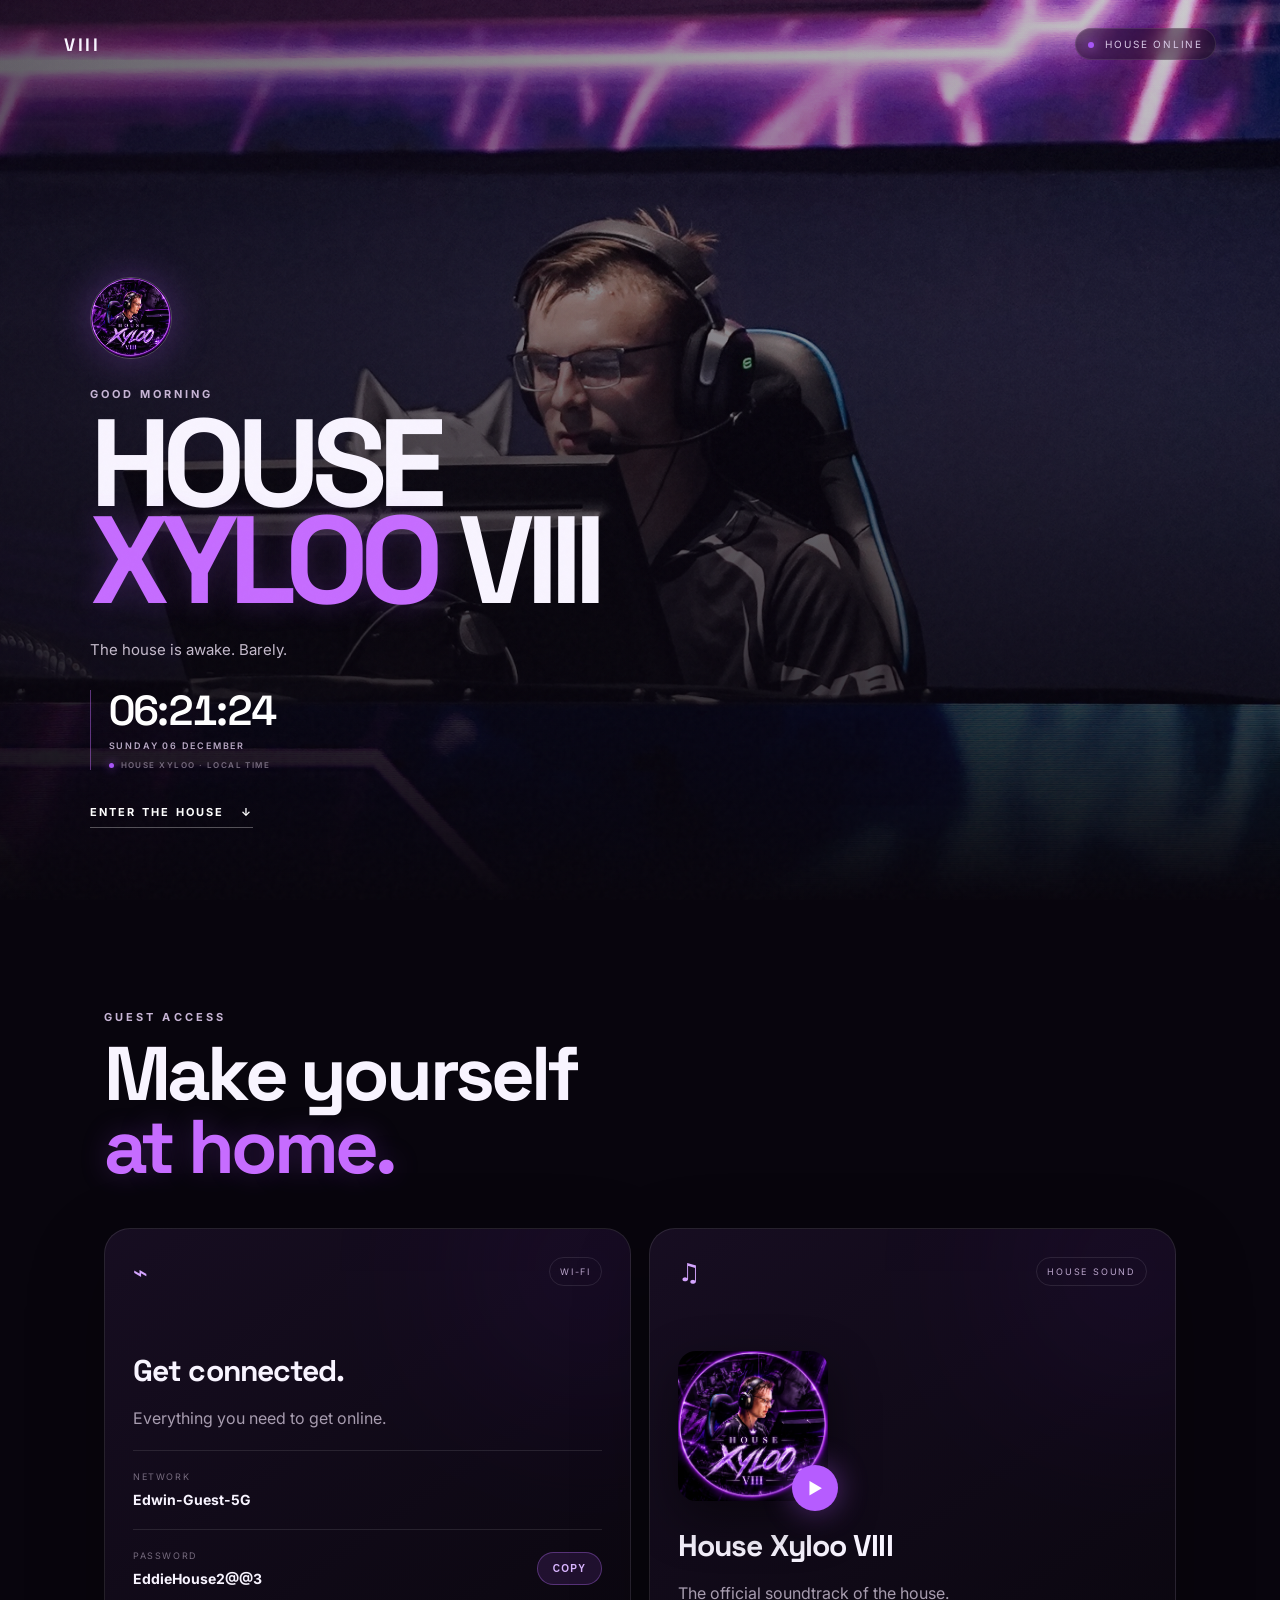
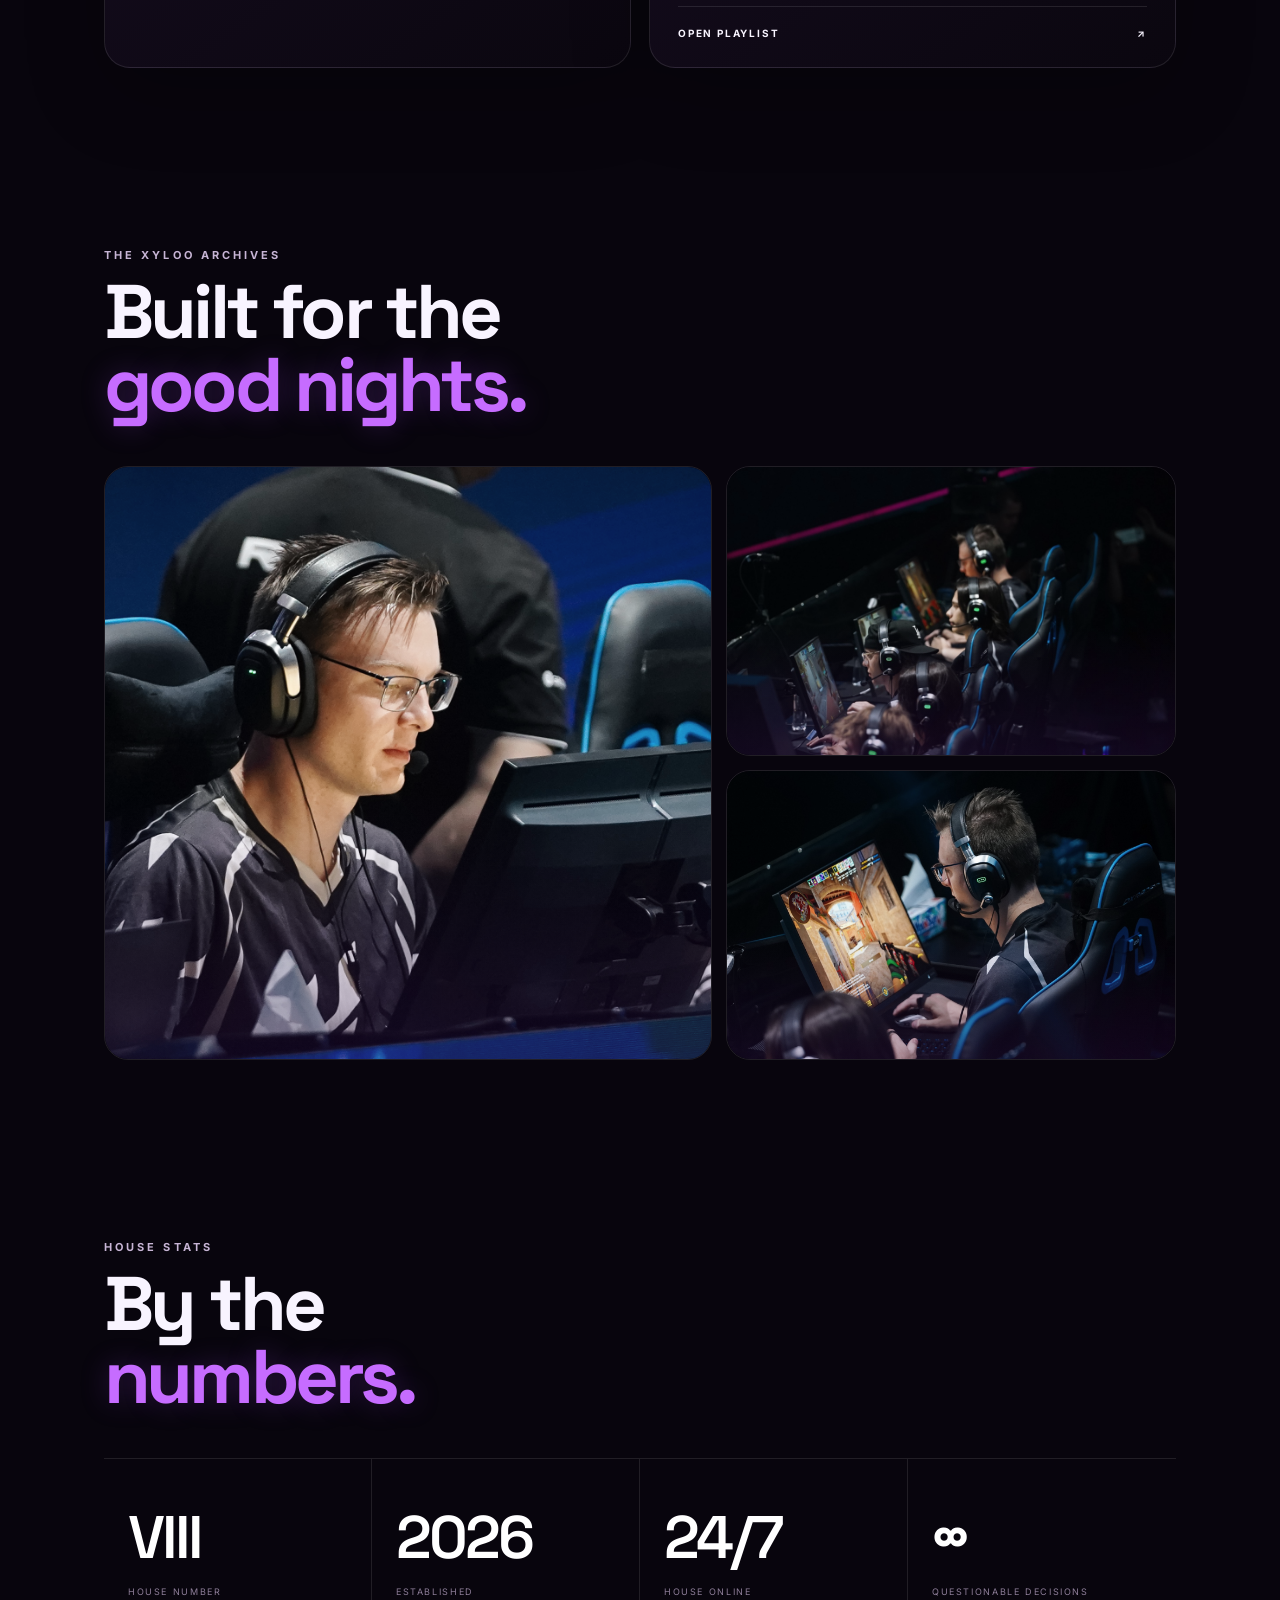
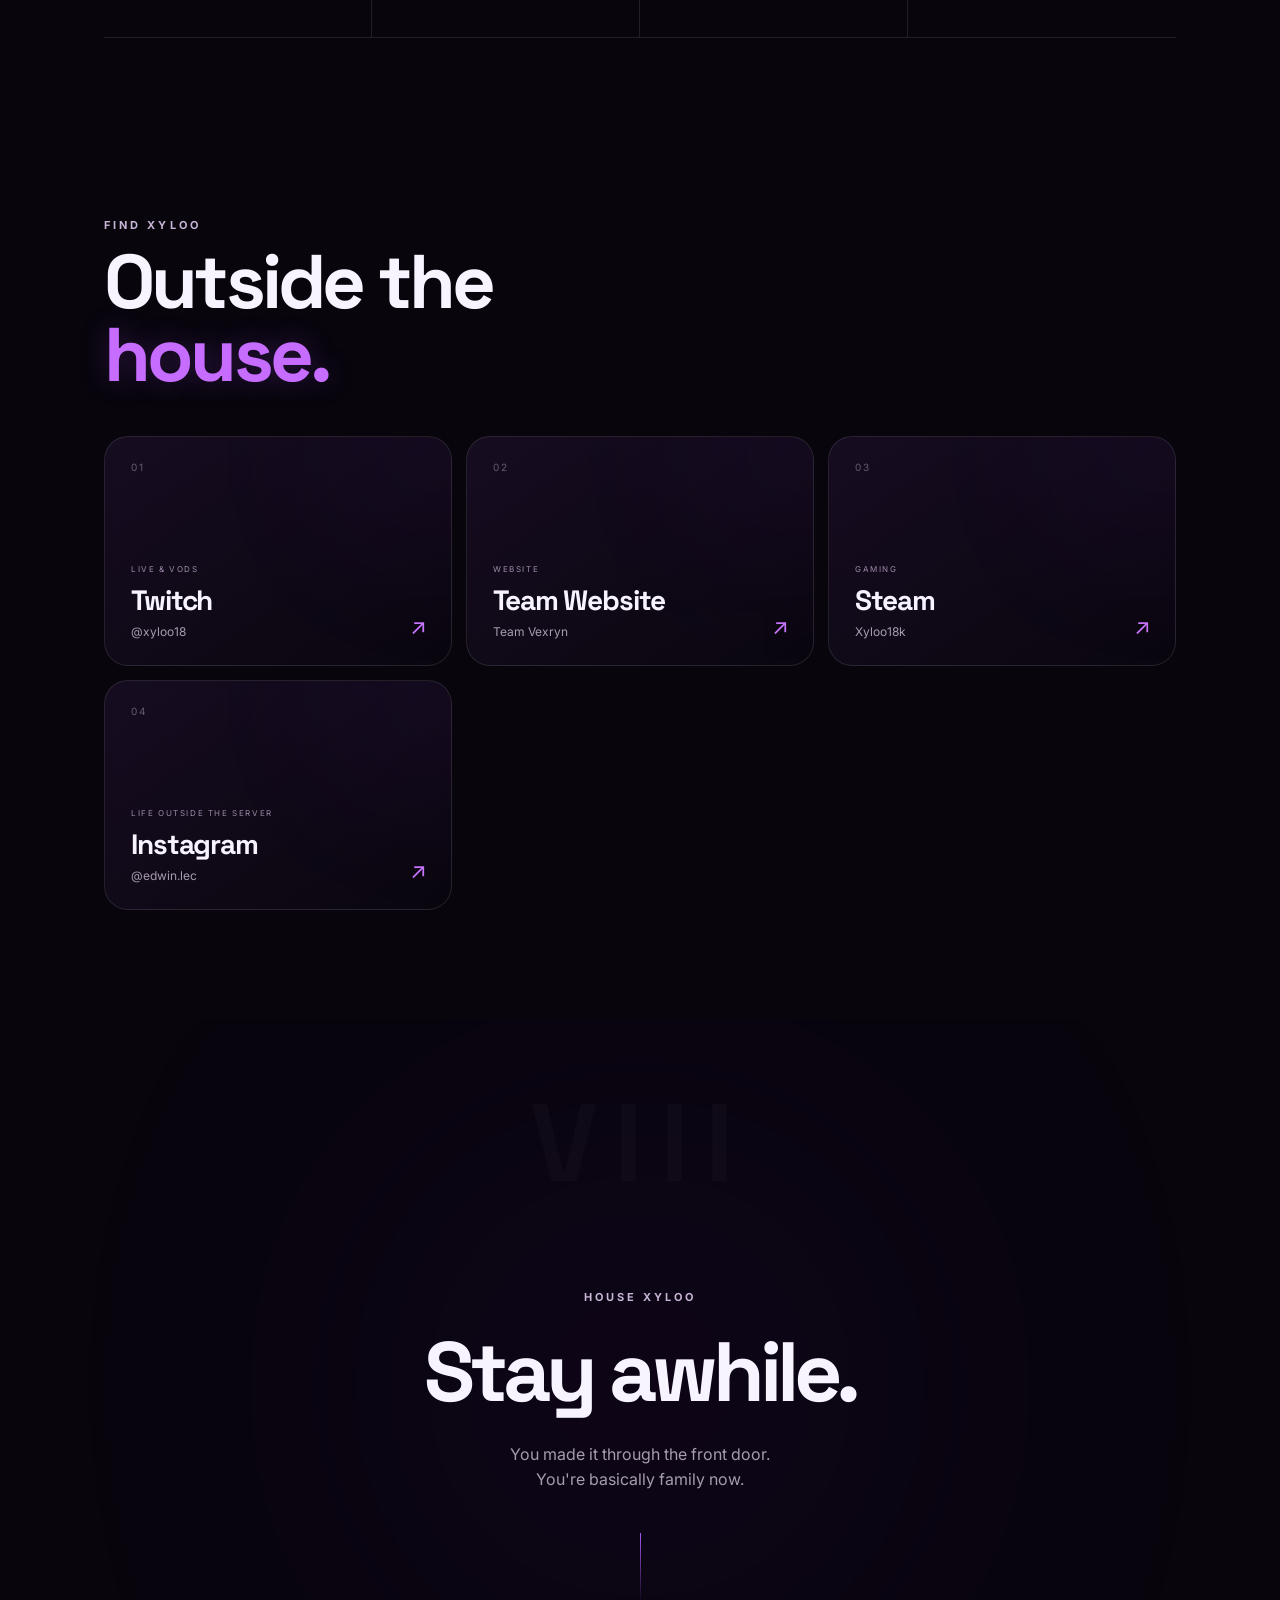
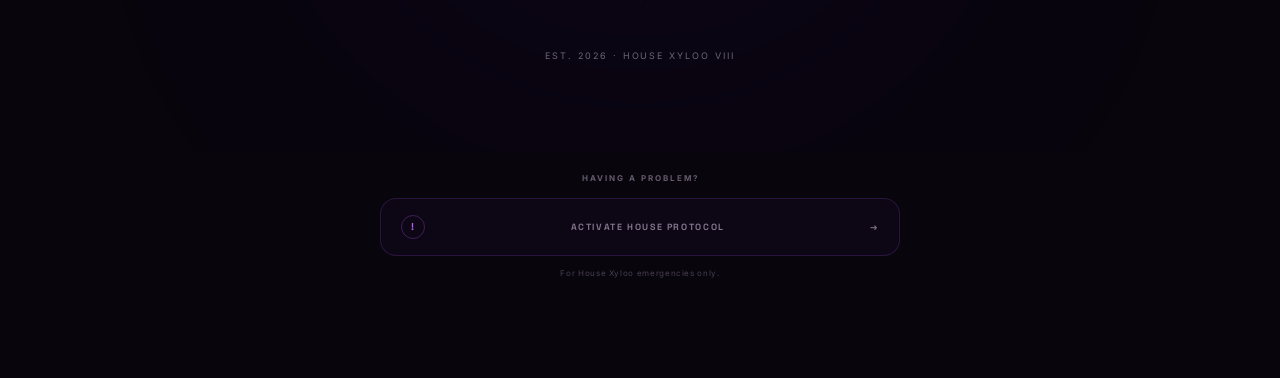
==== commit 805af6c5: "added team vexryn" ====
--- a/index.html
+++ b/index.html
@@ -598,6 +598,44 @@
 
 
 
+        <!-- Team Vexryn -->
+
+        <a
+          class="social-card"
+          href="https://edwinlec.github.io/team-vexryn-site/"
+          target="_blank"
+          rel="noopener"
+        >
+
+          <div class="social-number">
+            02
+          </div>
+
+
+          <div>
+
+            <small>
+              WEBSITE
+            </small>
+
+            <h3>
+              Team Website
+            </h3>
+
+            <p>
+              Team Vexryn
+            </p>
+
+          </div>
+
+
+          <span class="social-arrow">
+            ↗
+          </span>
+
+        </a>
+
+
         <!-- STEAM -->
 
         <a
@@ -608,7 +646,7 @@
         >
 
           <div class="social-number">
-            02
+            03
           </div>
 
 
@@ -647,7 +685,7 @@
         >
 
           <div class="social-number">
-            03
+            04
           </div>
 
 
